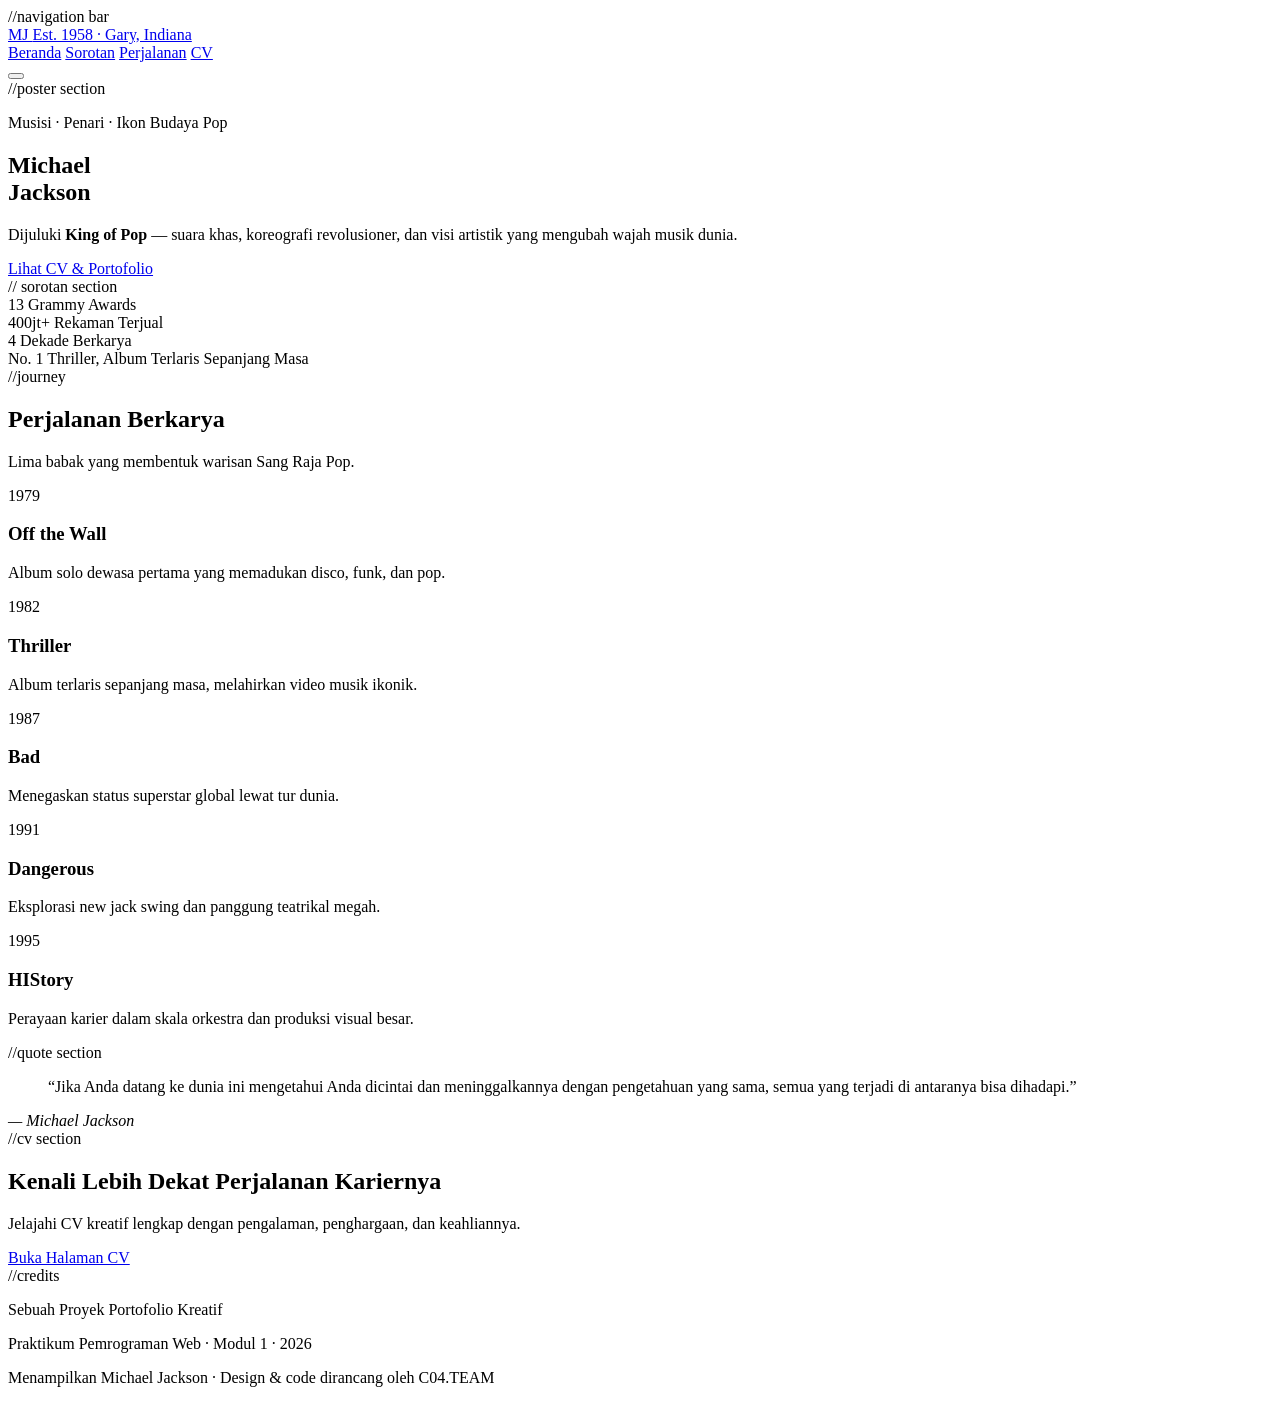
==== index.html @ c4e3adc5 "Rename home.html to index.html" ====
<!doctype html>
<html lang="id">
    <head>
        <meta charset="UTF-8" />
        <meta name="viewport" content="width=device-width, initial-scale=1.0" />
        <title>Michael Jackson — Portfolio</title>
        <link rel="stylesheet" href="home.css" />
    </head>
    <body>
        //navigation bar
        <header class="navbar">
            <a href="home.html" class="logo">
                MJ
                <span class="logo-sub">Est. 1958 &middot; Gary, Indiana</span>
            </a>

            <nav class="nav-links" id="navLinks">
                <a href="#home" class="active">Beranda</a>
                <a href="#sorotan">Sorotan</a>
                <a href="#era">Perjalanan</a>
                <a href="cv.html">CV</a>
            </nav>

            <button class="nav-toggle" id="navToggle" aria-label="Buka menu">
                <span></span><span></span><span></span>
            </button>
        </header>

        //poster section
        <section class="hero" id="home">
            <div class="film-strip film-strip--top" aria-hidden="true"></div>

            <div class="mosaic">
                <div class="tile" data-frame="08"></div>
                <div class="tile" data-frame="07"></div>
                <div class="tile" data-frame="06"></div>
                <div class="tile" data-frame="05"></div>
                <div class="tile" data-frame="04"></div>
                <div class="tile" data-frame="03"></div>

                <div class="mosaic-panel">
                    <p class="panel-kicker">Musisi &middot; Penari &middot; Ikon Budaya Pop</p>
                    <h1 class="panel-title">Michael<br />Jackson</h1>
                    <p class="panel-desc">
                        Dijuluki <strong>King of Pop</strong> — suara khas, koreografi revolusioner, dan visi artistik
                        yang mengubah wajah musik dunia.
                    </p>
                    <a href="cv.html" class="ticket-btn">
                        <span>Lihat CV &amp; Portofolio</span>
                    </a>
                </div>

                <div class="tile" data-frame="02"></div>
                <div class="tile" data-frame="01"></div>
            </div>

            <div class="film-strip film-strip--bottom" aria-hidden="true"></div>
        </section>

        // sorotan section
        <section class="stats" id="sorotan">
            <div class="ticket">
                <span class="ticket-num">13</span>
                <span class="ticket-label">Grammy Awards</span>
            </div>
            <div class="ticket">
                <span class="ticket-num">400jt+</span>
                <span class="ticket-label">Rekaman Terjual</span>
            </div>
            <div class="ticket">
                <span class="ticket-num">4</span>
                <span class="ticket-label">Dekade Berkarya</span>
            </div>
            <div class="ticket">
                <span class="ticket-num">No. 1</span>
                <span class="ticket-label">Thriller, Album Terlaris Sepanjang Masa</span>
            </div>
        </section>

        //journey
        <section class="eras" id="era">
            <div class="section-head">
                <h2>Perjalanan Berkarya</h2>
                <p>Lima babak yang membentuk warisan Sang Raja Pop.</p>
            </div>

            <div class="era-grid">
                <article class="era-card">
                    <div class="era-photo" data-frame="A"></div>
                    <div class="era-body">
                        <span class="era-year">1979</span>
                        <h3>Off the Wall</h3>
                        <p>Album solo dewasa pertama yang memadukan disco, funk, dan pop.</p>
                    </div>
                </article>

                <article class="era-card era-card--accent">
                    <div class="era-photo" data-frame="B"></div>
                    <div class="era-body">
                        <span class="era-year">1982</span>
                        <h3>Thriller</h3>
                        <p>Album terlaris sepanjang masa, melahirkan video musik ikonik.</p>
                    </div>
                </article>

                <article class="era-card">
                    <div class="era-photo" data-frame="C"></div>
                    <div class="era-body">
                        <span class="era-year">1987</span>
                        <h3>Bad</h3>
                        <p>Menegaskan status superstar global lewat tur dunia.</p>
                    </div>
                </article>

                <article class="era-card">
                    <div class="era-photo" data-frame="D"></div>
                    <div class="era-body">
                        <span class="era-year">1991</span>
                        <h3>Dangerous</h3>
                        <p>Eksplorasi new jack swing dan panggung teatrikal megah.</p>
                    </div>
                </article>

                <article class="era-card">
                    <div class="era-photo" data-frame="E"></div>
                    <div class="era-body">
                        <span class="era-year">1995</span>
                        <h3>HIStory</h3>
                        <p>Perayaan karier dalam skala orkestra dan produksi visual besar.</p>
                    </div>
                </article>
            </div>
        </section>

        //quote section
        <section class="quote">
            <div class="marquee">
                <blockquote>
                    &ldquo;Jika Anda datang ke dunia ini mengetahui Anda dicintai dan meninggalkannya dengan pengetahuan
                    yang sama, semua yang terjadi di antaranya bisa dihadapi.&rdquo;
                </blockquote>
                <cite>— Michael Jackson</cite>
            </div>
        </section>

        //cv section
        <section class="cta-banner">
            <h2>Kenali Lebih Dekat Perjalanan Kariernya</h2>
            <p>Jelajahi CV kreatif lengkap dengan pengalaman, penghargaan, dan keahliannya.</p>
            <a href="cv.html" class="ticket-btn ticket-btn--light">
                <span>Buka Halaman CV</span>
            </a>
        </section>

        //credits
        <footer class="footer">
            <p class="credit-line">Sebuah Proyek Portofolio Kreatif</p>
            <p class="credit-line credit-line--muted">Praktikum Pemrograman Web &middot; Modul 1 &middot; 2026</p>
            <p class="credit-line credit-line--muted">
                Menampilkan Michael Jackson &middot; Design &amp; code dirancang oleh C04.TEAM
            </p>
        </footer>

        <script>
            const navToggle = document.getElementById("navToggle");
            const navLinks = document.getElementById("navLinks");
            navToggle.addEventListener("click", () => {
                navLinks.classList.toggle("open");
                navToggle.classList.toggle("open");
            });
        </script>
    </body>
</html>
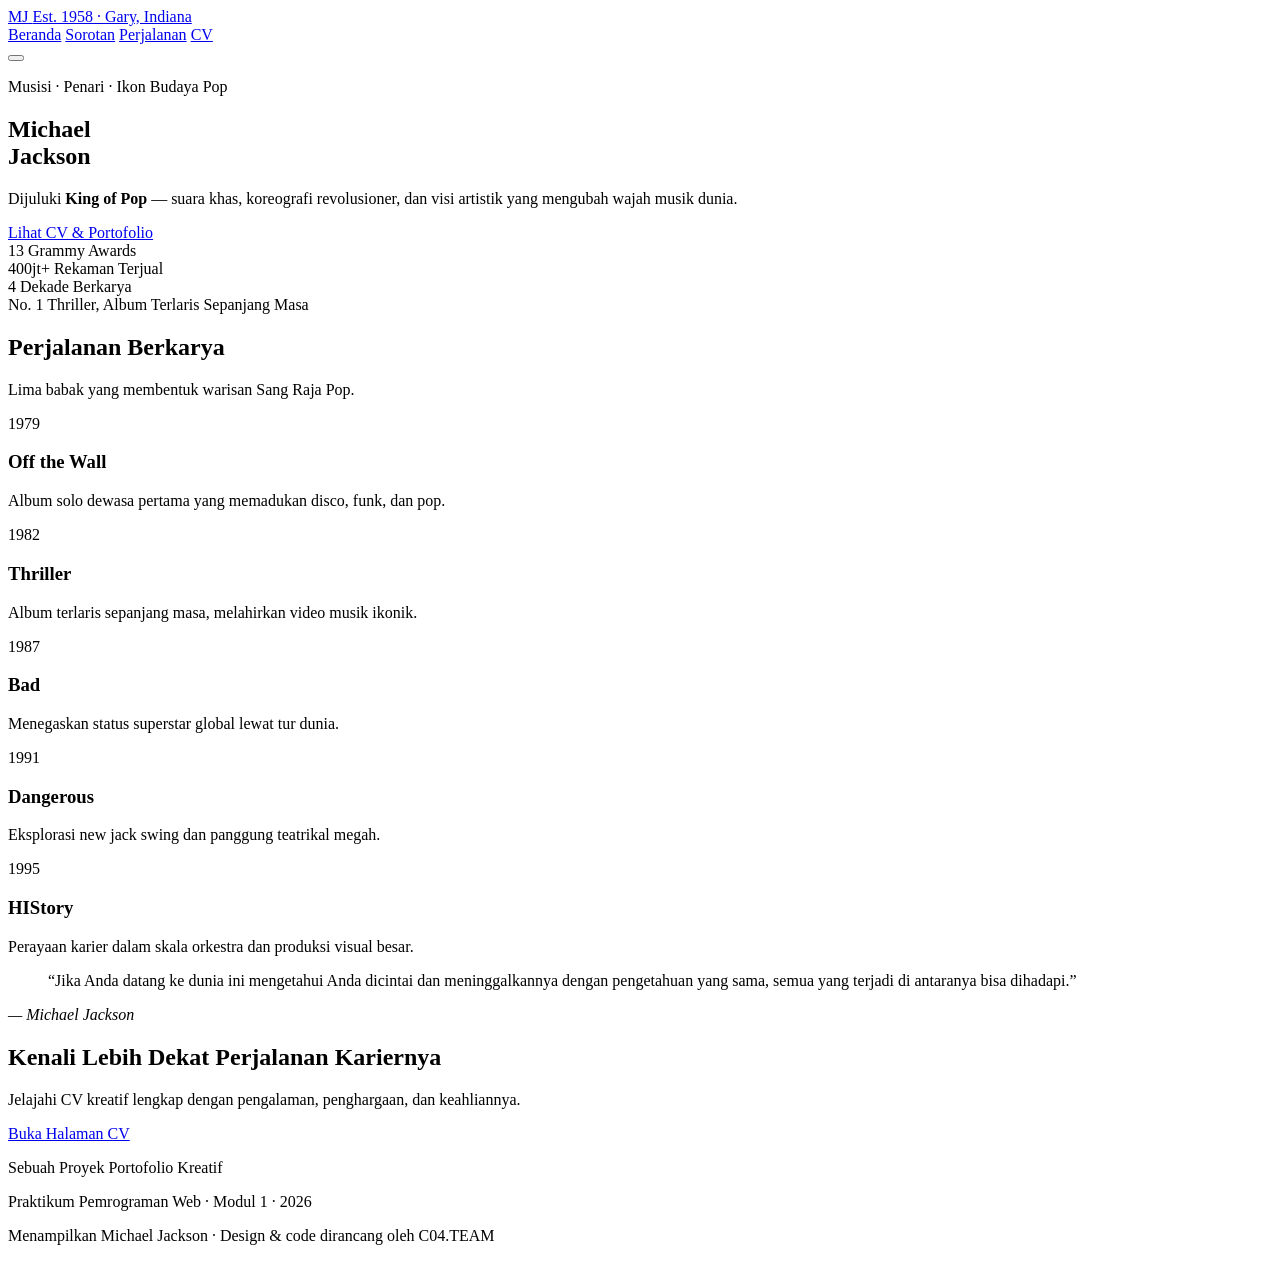
==== commit 5d381653: "Clean up index.html by removing comments Removed commented sections from index.html for cleaner code" ====
--- a/index.html
+++ b/index.html
@@ -7,7 +7,7 @@
         <link rel="stylesheet" href="home.css" />
     </head>
     <body>
-        //navigation bar
+
         <header class="navbar">
             <a href="home.html" class="logo">
                 MJ
@@ -26,7 +26,7 @@
             </button>
         </header>
 
-        //poster section
+
         <section class="hero" id="home">
             <div class="film-strip film-strip--top" aria-hidden="true"></div>
 
@@ -57,7 +57,7 @@
             <div class="film-strip film-strip--bottom" aria-hidden="true"></div>
         </section>
 
-        // sorotan section
+
         <section class="stats" id="sorotan">
             <div class="ticket">
                 <span class="ticket-num">13</span>
@@ -77,7 +77,6 @@
             </div>
         </section>
 
-        //journey
         <section class="eras" id="era">
             <div class="section-head">
                 <h2>Perjalanan Berkarya</h2>
@@ -132,7 +131,7 @@
             </div>
         </section>
 
-        //quote section
+
         <section class="quote">
             <div class="marquee">
                 <blockquote>
@@ -143,7 +142,7 @@
             </div>
         </section>
 
-        //cv section
+
         <section class="cta-banner">
             <h2>Kenali Lebih Dekat Perjalanan Kariernya</h2>
             <p>Jelajahi CV kreatif lengkap dengan pengalaman, penghargaan, dan keahliannya.</p>
@@ -152,7 +151,7 @@
             </a>
         </section>
 
-        //credits
+
         <footer class="footer">
             <p class="credit-line">Sebuah Proyek Portofolio Kreatif</p>
             <p class="credit-line credit-line--muted">Praktikum Pemrograman Web &middot; Modul 1 &middot; 2026</p>
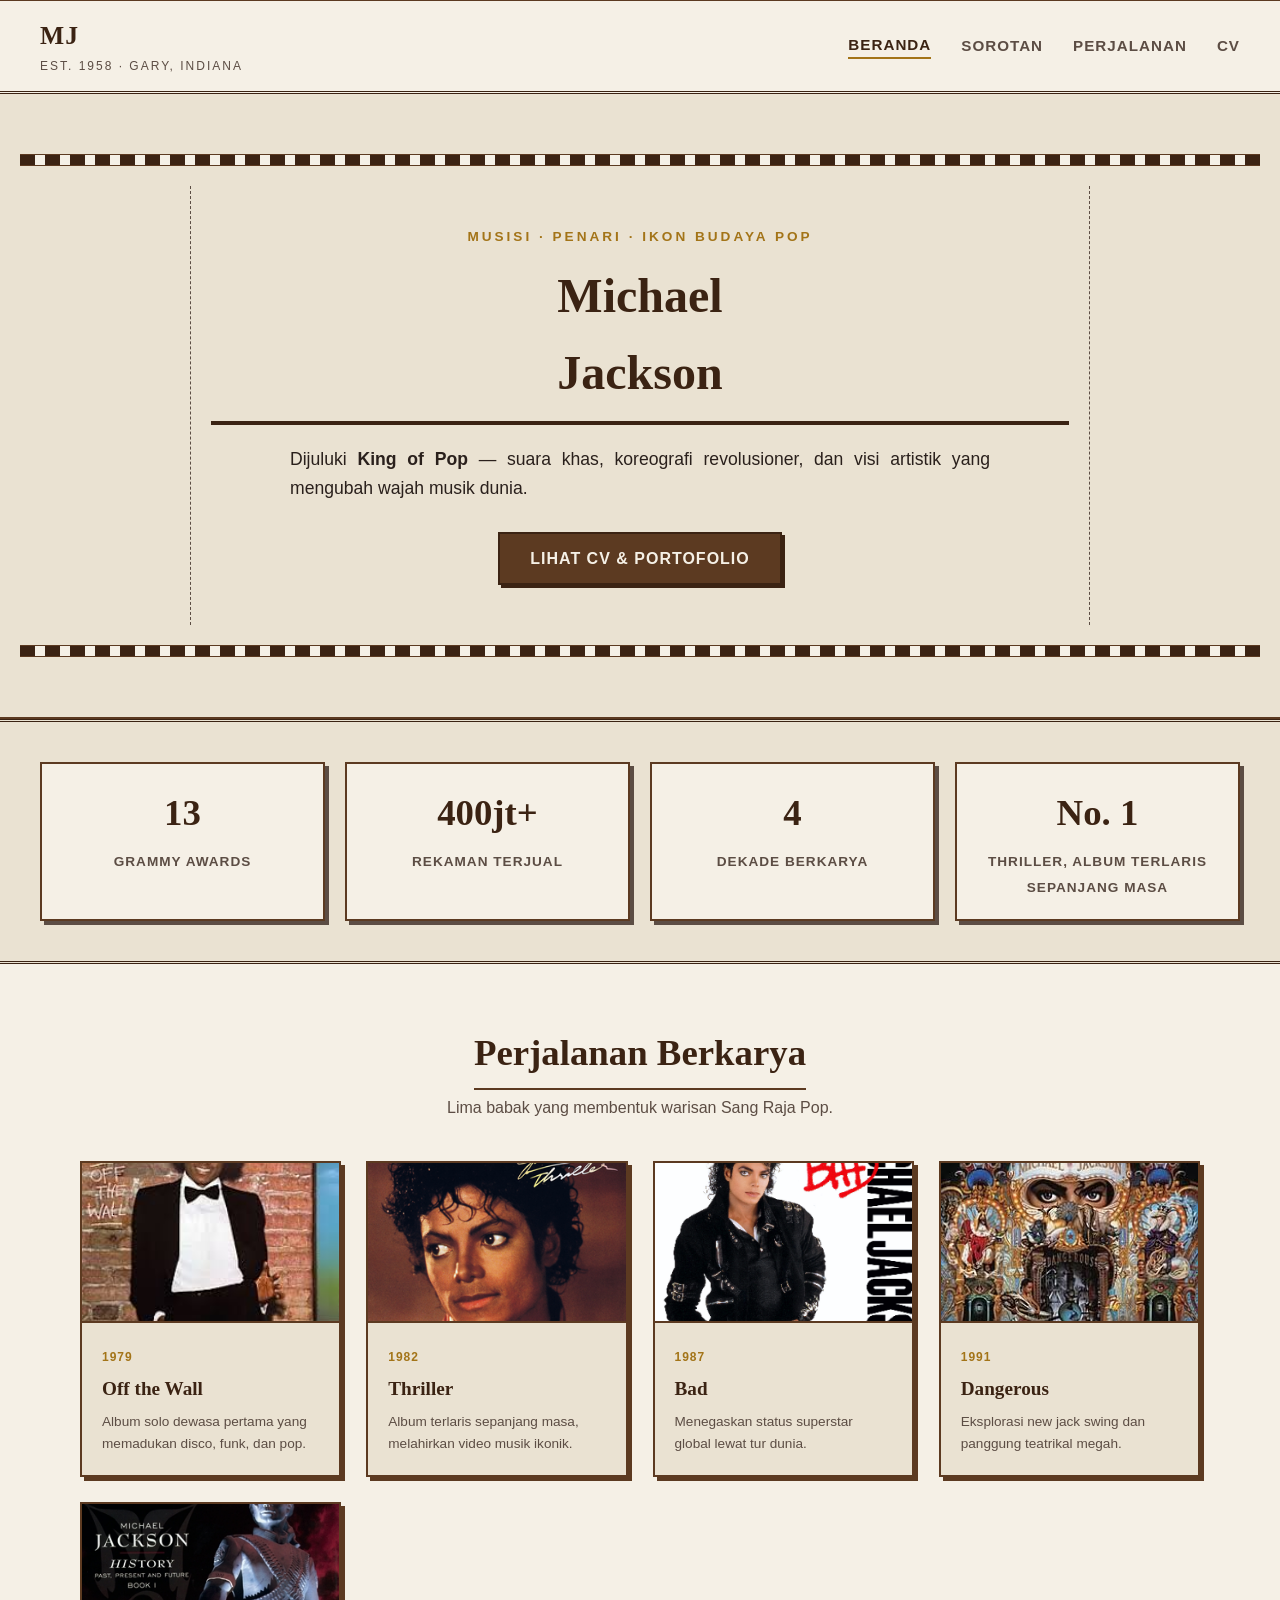
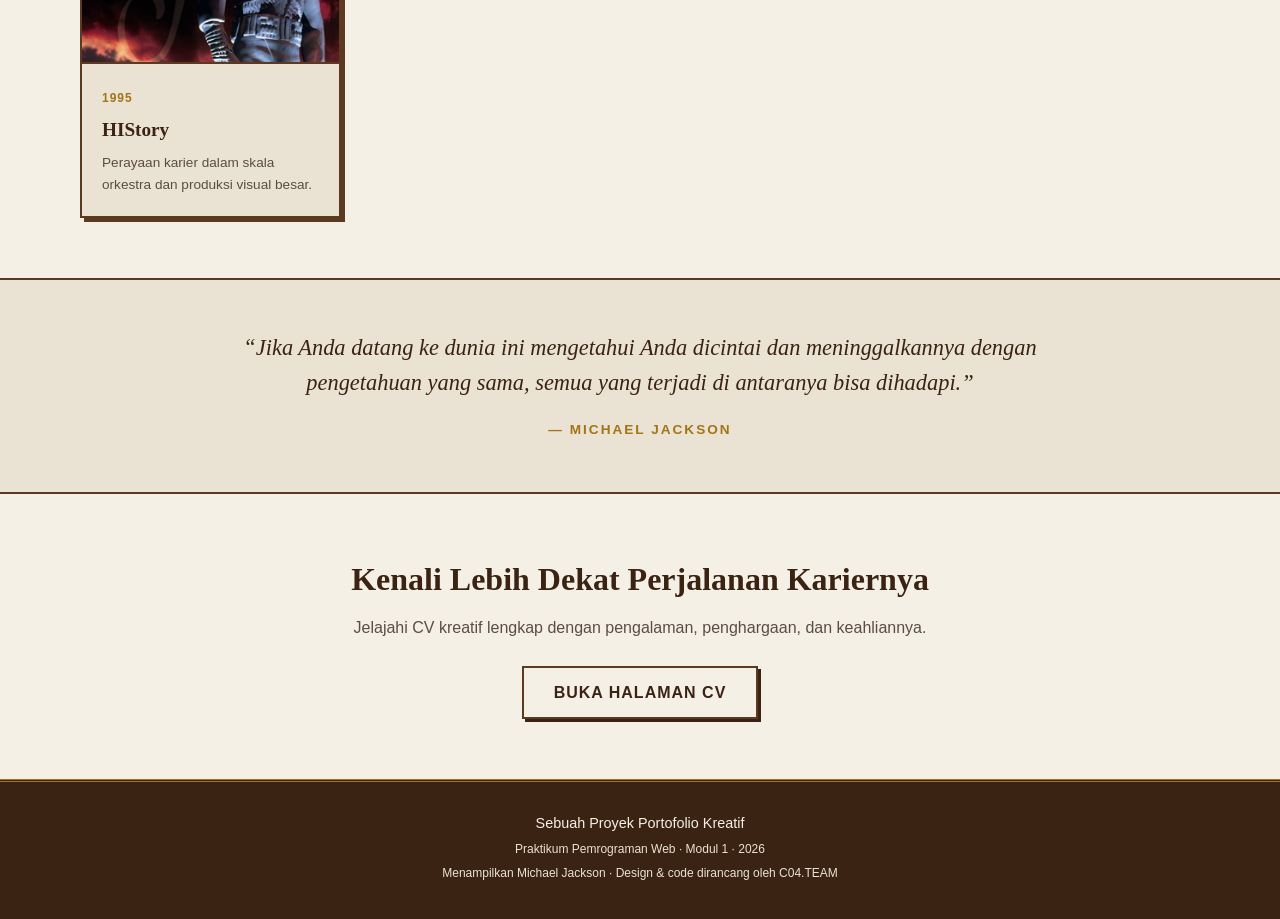
==== commit fcc56bba: "Replace empty era-photo divs with images" ====
--- a/index.html
+++ b/index.html
@@ -85,7 +85,9 @@
 
             <div class="era-grid">
                 <article class="era-card">
-                    <div class="era-photo" data-frame="A"></div>
+                    <div class="era-photo">
+                        <img src="images/wall.jpeg" alt="Off the Wall" style="width:100%; height:100%; object-fit:cover;">
+                    </div>
                     <div class="era-body">
                         <span class="era-year">1979</span>
                         <h3>Off the Wall</h3>
@@ -94,7 +96,9 @@
                 </article>
 
                 <article class="era-card era-card--accent">
-                    <div class="era-photo" data-frame="B"></div>
+                    <div class="era-photo">
+                        <img src="images/thriller.jpg" alt="Thriller" style="width:100%; height:100%; object-fit:cover;">
+                    </div>
                     <div class="era-body">
                         <span class="era-year">1982</span>
                         <h3>Thriller</h3>
@@ -103,7 +107,9 @@
                 </article>
 
                 <article class="era-card">
-                    <div class="era-photo" data-frame="C"></div>
+                    <div class="era-photo">
+                        <img src="images/bad.png" alt="Bad" style="width:100%; height:100%; object-fit:cover;">
+                    </div>
                     <div class="era-body">
                         <span class="era-year">1987</span>
                         <h3>Bad</h3>
@@ -112,7 +118,9 @@
                 </article>
 
                 <article class="era-card">
-                    <div class="era-photo" data-frame="D"></div>
+                    <div class="era-photo">
+                        <img src="images/danger.jpeg" alt="Dangerous" style="width:100%; height:100%; object-fit:cover;">
+                    </div>
                     <div class="era-body">
                         <span class="era-year">1991</span>
                         <h3>Dangerous</h3>
@@ -121,7 +129,9 @@
                 </article>
 
                 <article class="era-card">
-                    <div class="era-photo" data-frame="E"></div>
+                    <div class="era-photo">
+                        <img src="images/history.jpg" alt="HIStory" style="width:100%; height:100%; object-fit:cover;">
+                    </div>
                     <div class="era-body">
                         <span class="era-year">1995</span>
                         <h3>HIStory</h3>
--- a/home.css
+++ b/home.css
@@ -0,0 +1,447 @@
+:root {
+    --bg: #f5f0e6;
+    --bg-alt: #eae2d2;
+    --text-main: #2a201c;
+    --text-muted: #5c4d44;
+    --brown: #5c3a21;
+    --brown-deep: #3b2313;
+    --gold: #a37418;
+}
+
+* {
+    box-sizing: border-box;
+    margin: 0;
+    padding: 0;
+}
+
+body {
+    background-color: var(--bg);
+    color: var(--text-main);
+    font-family: 'Trebuchet MS', sans-serif;
+    line-height: 1.6;
+    background-image: radial-gradient(var(--bg-alt) 15%, transparent 16%);
+    background-size: 4px 4px; 
+}
+
+.navbar {
+    display: flex;
+    justify-content: space-between;
+    align-items: center;
+    padding: 15px 40px;
+    background-color: var(--bg);
+    border-bottom: 3px double var(--brown-deep); 
+    border-top: 1px solid var(--brown);
+    position: sticky;
+    top: 0;
+    z-index: 1000;
+}
+
+.logo {
+    font-family: 'Palatino Linotype', serif;
+    font-size: 1.6rem;
+    font-weight: 800;
+    color: var(--brown-deep);
+    text-decoration: none;
+    display: flex;
+    flex-direction: column;
+    letter-spacing: 1px;
+}
+
+.logo-sub {
+    font-family: 'Trebuchet MS', sans-serif;
+    font-size: 0.75rem;
+    color: var(--text-muted);
+    font-weight: 400;
+    text-transform: uppercase;
+    letter-spacing: 2px;
+}
+
+.nav-links {
+    display: flex;
+    gap: 30px;
+    align-items: center;
+}
+
+.nav-links a {
+    color: var(--text-muted);
+    text-decoration: none;
+    font-weight: 600;
+    font-size: 0.95rem;
+    transition: color 0.2s;
+    text-transform: uppercase;
+    letter-spacing: 1px;
+}
+
+.nav-links a:hover,
+.nav-links a.active {
+    color: var(--brown-deep);
+    border-bottom: 2px solid var(--gold);
+}
+
+.nav-toggle {
+    display: none;
+    background: none;
+    border: none;
+    cursor: pointer;
+    flex-direction: column;
+    gap: 5px;
+}
+
+.nav-toggle span {
+    display: block;
+    width: 25px;
+    height: 3px;
+    background-color: var(--brown-deep);
+}
+
+.hero {
+    padding: 40px 20px;
+    text-align: center;
+    background-color: var(--bg-alt);
+    border-bottom: 2px solid var(--brown);
+}
+
+.film-strip {
+    height: 12px;
+    background: repeating-linear-gradient(90deg, var(--brown-deep), var(--brown-deep) 15px, var(--bg) 15px, var(--bg) 25px);
+    margin: 20px 0;
+    border-top: 1px solid var(--brown);
+    border-bottom: 1px solid var(--brown);
+}
+
+.mosaic {
+    max-width: 900px;
+    margin: 0 auto;
+    padding: 40px 20px;
+    border-left: 1px dashed var(--text-muted);
+    border-right: 1px dashed var(--text-muted);
+}
+
+.mosaic-panel .panel-kicker {
+    font-size: 0.85rem;
+    color: var(--gold);
+    text-transform: uppercase;
+    letter-spacing: 3px;
+    margin-bottom: 10px;
+    font-weight: 700;
+}
+
+.mosaic-panel .panel-title {
+    font-family: 'Palatino Linotype', serif;
+    font-size: 3rem;
+    font-weight: 800;
+    margin-bottom: 20px;
+    color: var(--brown-deep);
+    border-bottom: 4px solid var(--brown-deep);
+    padding-bottom: 10px;
+}
+
+.mosaic-panel .panel-desc {
+    font-size: 1.1rem;
+    color: var(--text-main);
+    max-width: 700px;
+    margin: 0 auto 30px auto;
+    text-align: justify;
+}
+
+.tile[data-frame="01"], .tile[data-frame="02"], .tile[data-frame="03"], 
+.tile[data-frame="04"], .tile[data-frame="05"], .tile[data-frame="06"], 
+.tile[data-frame="07"], .tile[data-frame="08"] {
+    background-image: url('images/michael.jpeg');
+    background-size: cover;
+    background-position: center;
+}
+
+.ticket-btn {
+    display: inline-block;
+    background-color: var(--brown);
+    color: var(--bg);
+    padding: 12px 30px;
+    text-decoration: none;
+    font-weight: 700;
+    border: 2px solid var(--brown-deep);
+    box-shadow: 3px 3px 0px var(--brown-deep);
+    transition: all 0.1s ease;
+    text-transform: uppercase;
+    letter-spacing: 1px;
+}
+
+.ticket-btn:hover {
+    background-color: var(--gold);
+    color: var(--brown-deep);
+    transform: translate(-2px, -2px);
+    box-shadow: 5px 5px 0px var(--brown-deep);
+}
+
+.ticket-btn--light {
+    background-color: var(--bg);
+    color: var(--brown-deep);
+    border: 2px solid var(--brown);
+}
+
+.ticket-btn--light:hover {
+    background-color: var(--bg-alt);
+    color: var(--brown);
+}
+
+.stats {
+    display: grid;
+    grid-template-columns: repeat(auto-fit, minmax(200px, 1fr));
+    gap: 20px;
+    padding: 40px;
+    background-color: var(--bg-alt);
+    border-top: 3px double var(--brown-deep);
+    border-bottom: 3px double var(--brown-deep);
+    text-align: center;
+}
+
+.ticket {
+    padding: 20px;
+    border: 2px solid var(--brown);
+    border-radius: 0px; 
+    background-color: var(--bg);
+    box-shadow: 4px 4px 0px var(--text-muted);
+}
+
+.ticket-num {
+    display: block;
+    font-family: 'Palatino Linotype', serif;
+    font-size: 2.3rem;
+    font-weight: 800;
+    color: var(--brown-deep);
+    margin-bottom: 5px;
+}
+
+.ticket-label {
+    font-size: 0.85rem;
+    color: var(--text-muted);
+    text-transform: uppercase;
+    letter-spacing: 1px;
+    font-weight: 700;
+}
+
+.eras {
+    padding: 60px 40px;
+    max-width: 1200px;
+    margin: 0 auto;
+}
+
+.era-photo[data-frame="A"] {
+    background-image: url('images/wall.jpeg');
+}
+
+.era-photo[data-frame="B"] {
+    background-image: url('images/thriller.jpg');
+}
+
+.era-photo[data-frame="C"] {
+    background-image: url('images/bad.png');
+}
+
+.era-photo[data-frame="D"] {
+    background-image: url('images/danger.jpeg');
+}
+
+.era-photo[data-frame="E"] {
+    background-image: url('images/history.jpg');
+}
+
+.section-head {
+    text-align: center;
+    margin-bottom: 40px;
+}
+
+.section-head h2 {
+    font-family: 'Palatino Linotype', serif;
+    font-size: 2.3rem;
+    color: var(--brown-deep);
+    border-bottom: 2px solid var(--brown);
+    display: inline-block;
+    padding-bottom: 5px;
+}
+
+.section-head p {
+    color: var(--text-muted);
+    margin-top: 5px;
+}
+
+.era-grid {
+    display: grid;
+    grid-template-columns: repeat(auto-fit, minmax(220px, 1fr));
+    gap: 25px;
+}
+
+.era-card {
+    background-color: var(--bg-alt);
+    border: 2px solid var(--brown);
+    border-radius: 0px;
+    overflow: hidden;
+    transition: transform 0.2s;
+    box-shadow: 4px 4px 0px var(--brown);
+}
+
+.era-card:hover {
+    transform: translateY(-3px);
+    box-shadow: 6px 6px 0px var(--brown-deep);
+}
+
+.era-photo {
+    height: 160px;
+    background-color: var(--bg);
+    background-size: cover;
+    background-position: center;
+    border-bottom: 2px solid var(--brown);
+}
+
+.era-body {
+    padding: 20px;
+}
+
+.era-year {
+    font-size: 0.75rem;
+    color: var(--gold);
+    font-weight: 800;
+    text-transform: uppercase;
+    letter-spacing: 1px;
+}
+
+.era-body h3 {
+    font-family: 'Palatino Linotype', serif;
+    font-size: 1.2rem;
+    margin: 6px 0;
+    color: var(--brown-deep);
+}
+
+.era-body p {
+    font-size: 0.85rem;
+    color: var(--text-muted);
+}
+
+.quote {
+    padding: 50px 20px;
+    background-color: var(--bg-alt);
+    text-align: center;
+    border-top: 2px solid var(--brown);
+    border-bottom: 2px solid var(--brown);
+}
+
+.marquee blockquote {
+    font-family: 'Palatino Linotype', serif;
+    font-size: 1.4rem;
+    font-style: italic;
+    max-width: 800px;
+    margin: 0 auto 15px auto;
+    color: var(--brown-deep);
+}
+
+.marquee cite {
+    font-size: 0.85rem;
+    color: var(--gold);
+    font-style: normal;
+    text-transform: uppercase;
+    letter-spacing: 2px;
+    font-weight: 700;
+}
+
+.cta-banner {
+    padding: 60px 20px;
+    text-align: center;
+}
+
+.cta-banner h2 {
+    font-family: 'Palatino Linotype', serif;
+    font-size: 2rem;
+    color: var(--brown-deep);
+    margin-bottom: 10px;
+}
+
+.cta-banner p {
+    color: var(--text-muted);
+    margin-bottom: 25px;
+}
+
+.footer {
+    padding: 30px;
+    text-align: center;
+    background-color: var(--brown-deep);
+    border-top: 3px double var(--gold);
+    color: var(--bg);
+}
+
+.credit-line {
+    font-size: 0.9rem;
+    color: var(--bg);
+    margin-bottom: 5px;
+}
+
+.credit-line--muted {
+    font-size: 0.75rem;
+    color: var(--bg-alt);
+}
+
+table {
+    width: 100%;
+    border-collapse: collapse;
+    border: 2px solid var(--brown);
+    margin: 20px 0;
+    background-color: var(--bg-alt);
+}
+
+th,
+td {
+    border: 1px solid var(--brown);
+    padding: 12px;
+    text-align: left;
+    color: var(--text-main);
+}
+
+th {
+    background-color: var(--brown);
+    color: var(--bg);
+    font-family: 'Palatino Linotype', serif;
+}
+
+form {
+    border: 2px solid var(--brown);
+    padding: 30px;
+    border-radius: 0px;
+    background-color: var(--bg-alt);
+    max-width: 600px;
+    margin: 20px auto;
+    box-shadow: 5px 5px 0px var(--brown);
+}
+
+ol {
+    border: 2px solid var(--brown);
+    padding: 20px 20px 20px 40px;
+    border-radius: 0px;
+    background-color: var(--bg-alt);
+    color: var(--text-main);
+    margin: 20px 0;
+}
+
+@media (max-width: 768px) {
+    .nav-links {
+        display: none;
+        flex-direction: column;
+        position: absolute;
+        top: 70px;
+        left: 0;
+        width: 100%;
+        background-color: var(--bg);
+        padding: 20px;
+        border-bottom: 2px solid var(--brown);
+    }
+
+    .nav-links.open {
+        display: flex;
+    }
+
+    .nav-toggle {
+        display: flex;
+    }
+
+    .mosaic-panel .panel-title {
+        font-size: 2.2rem;
+    }
+}
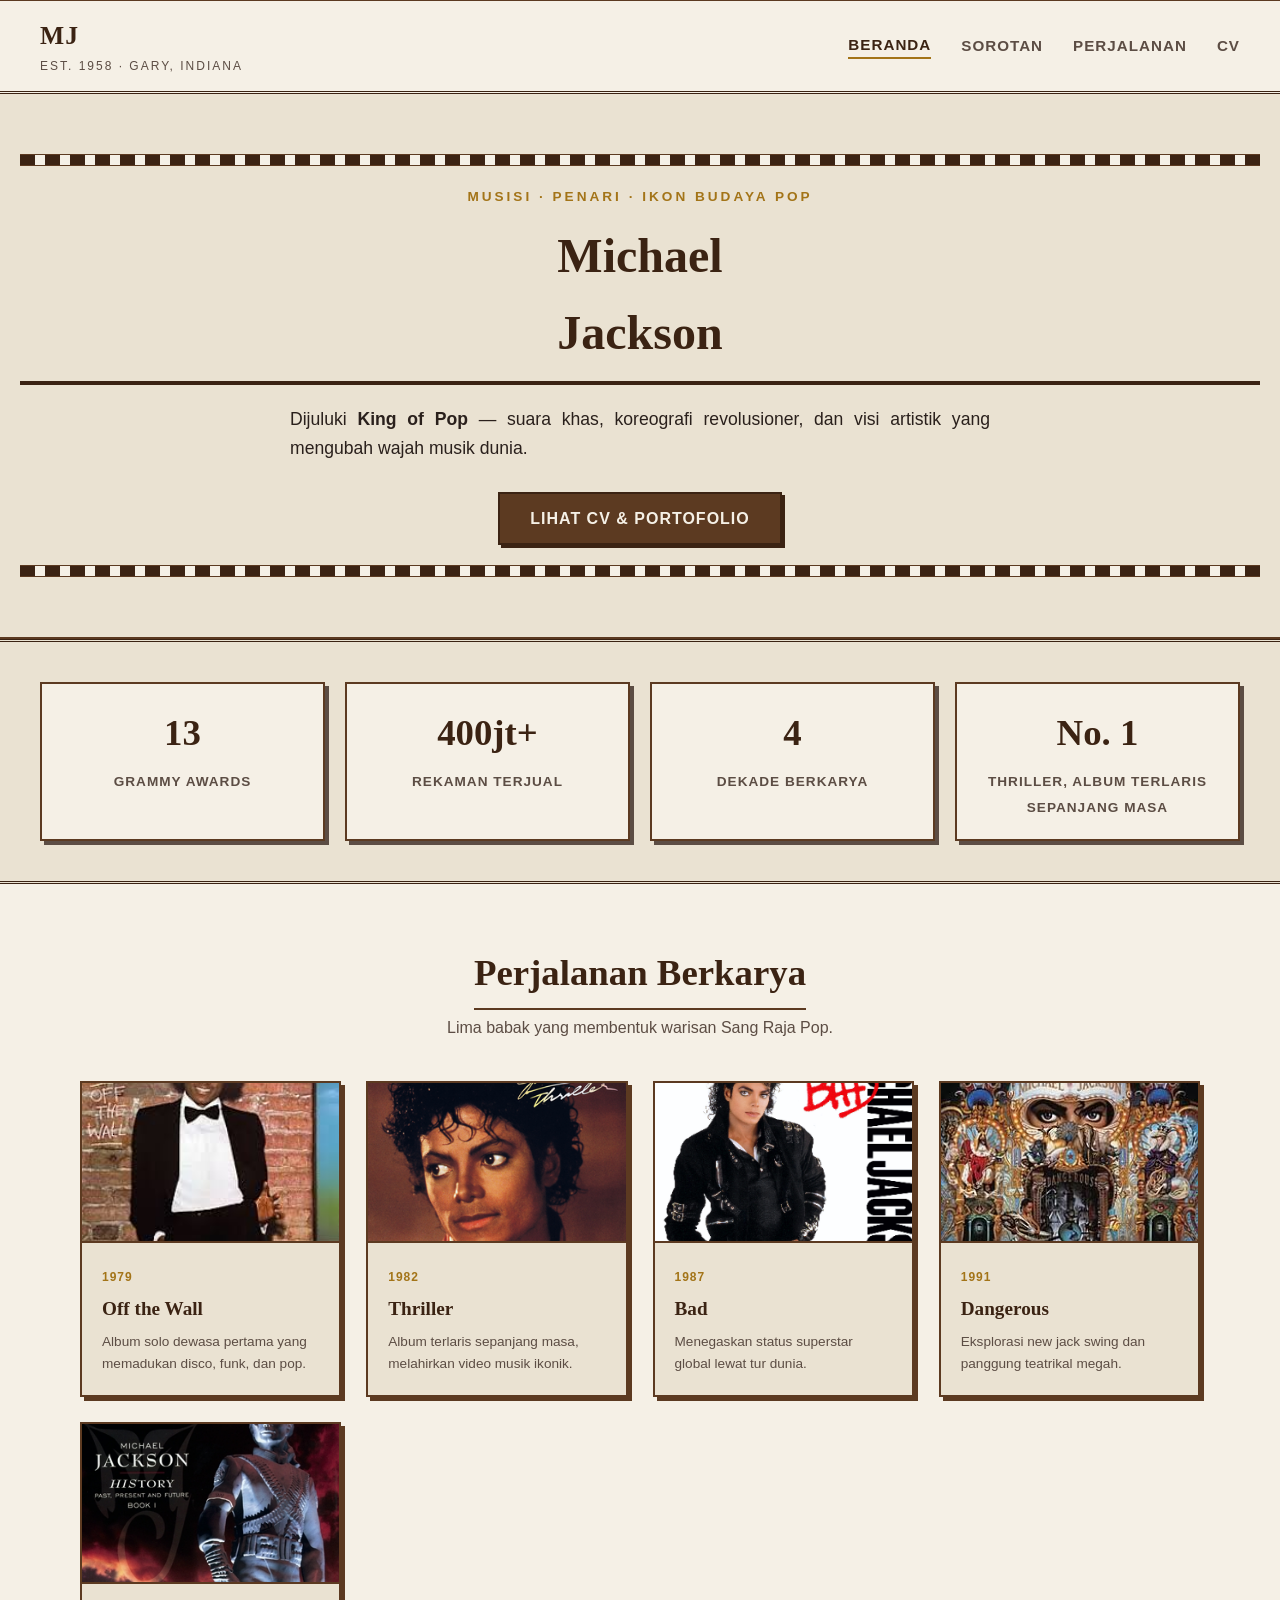
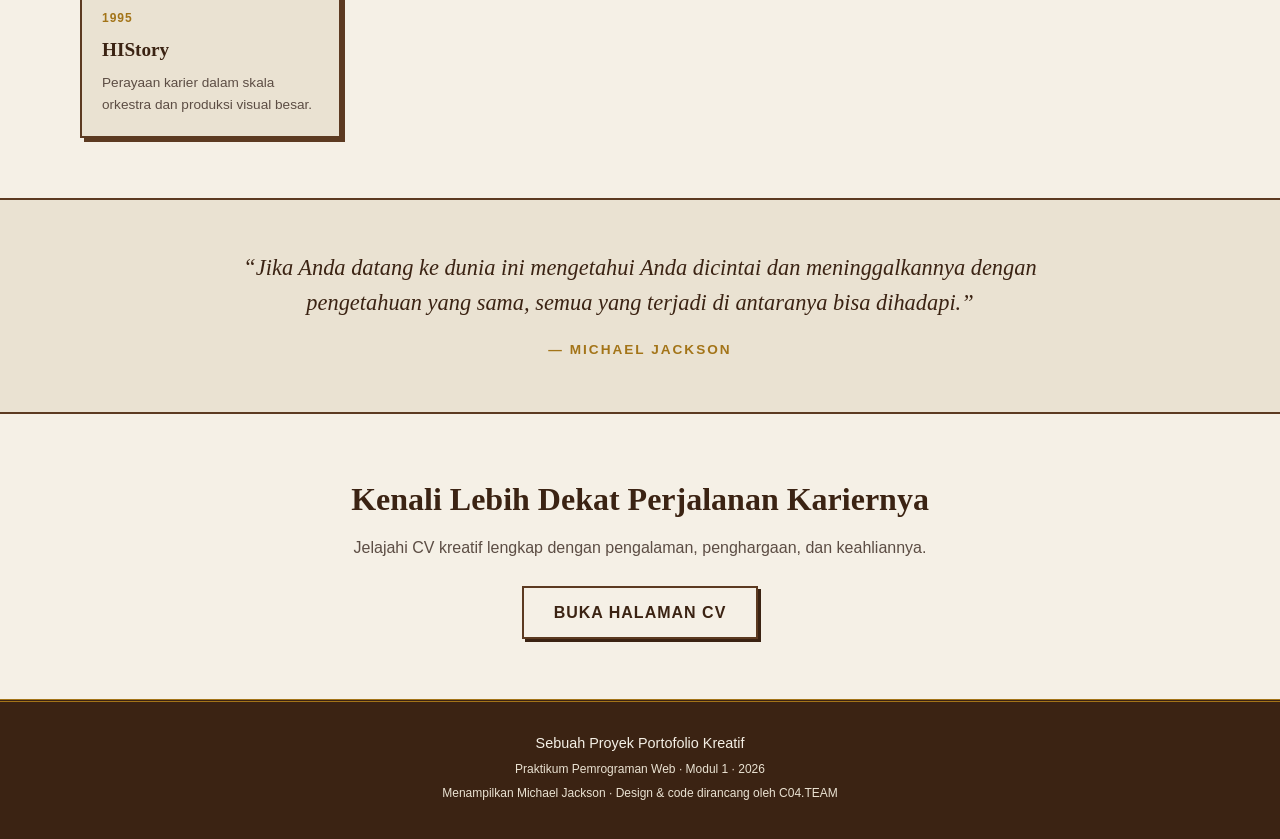
==== commit 4b11deb6: "Update index.html" ====
--- a/index.html
+++ b/index.html
@@ -29,14 +29,6 @@
 
         <section class="hero" id="home">
             <div class="film-strip film-strip--top" aria-hidden="true"></div>
-
-            <div class="mosaic">
-                <div class="tile" data-frame="08"></div>
-                <div class="tile" data-frame="07"></div>
-                <div class="tile" data-frame="06"></div>
-                <div class="tile" data-frame="05"></div>
-                <div class="tile" data-frame="04"></div>
-                <div class="tile" data-frame="03"></div>
 
                 <div class="mosaic-panel">
                     <p class="panel-kicker">Musisi &middot; Penari &middot; Ikon Budaya Pop</p>
--- a/home.css
+++ b/home.css
@@ -1,447 +1,894 @@
-:root {
+ :root{
+
     --bg: #f5f0e6;
+
     --bg-alt: #eae2d2;
+
     --text-main: #2a201c;
+
     --text-muted: #5c4d44;
+
     --brown: #5c3a21;
+
     --brown-deep: #3b2313;
+
     --gold: #a37418;
-}
+
+}
+
+
 
 * {
+
     box-sizing: border-box;
+
     margin: 0;
+
     padding: 0;
-}
+
+}
+
+
 
 body {
+
     background-color: var(--bg);
+
     color: var(--text-main);
+
     font-family: 'Trebuchet MS', sans-serif;
+
     line-height: 1.6;
+
     background-image: radial-gradient(var(--bg-alt) 15%, transparent 16%);
+
     background-size: 4px 4px; 
-}
+
+}
+
+
 
 .navbar {
+
     display: flex;
+
     justify-content: space-between;
+
     align-items: center;
+
     padding: 15px 40px;
+
     background-color: var(--bg);
+
     border-bottom: 3px double var(--brown-deep); 
+
     border-top: 1px solid var(--brown);
+
     position: sticky;
+
     top: 0;
+
     z-index: 1000;
-}
+
+}
+
+
 
 .logo {
+
     font-family: 'Palatino Linotype', serif;
+
     font-size: 1.6rem;
+
     font-weight: 800;
-    color: var(--brown-deep);
+
+    color: var(--brown-deep);
+
     text-decoration: none;
+
     display: flex;
+
     flex-direction: column;
+
     letter-spacing: 1px;
-}
+
+}
+
+
 
 .logo-sub {
+
     font-family: 'Trebuchet MS', sans-serif;
+
     font-size: 0.75rem;
+
     color: var(--text-muted);
+
     font-weight: 400;
+
     text-transform: uppercase;
+
     letter-spacing: 2px;
-}
+
+}
+
+
 
 .nav-links {
+
     display: flex;
+
     gap: 30px;
+
     align-items: center;
-}
+
+}
+
+
 
 .nav-links a {
+
     color: var(--text-muted);
+
     text-decoration: none;
+
     font-weight: 600;
+
     font-size: 0.95rem;
+
     transition: color 0.2s;
+
     text-transform: uppercase;
+
     letter-spacing: 1px;
-}
+
+}
+
+
 
 .nav-links a:hover,
+
 .nav-links a.active {
-    color: var(--brown-deep);
+
+    color: var(--brown-deep);
+
     border-bottom: 2px solid var(--gold);
-}
+
+}
+
+
 
 .nav-toggle {
+
     display: none;
+
     background: none;
+
     border: none;
+
     cursor: pointer;
+
     flex-direction: column;
+
     gap: 5px;
-}
+
+}
+
+
 
 .nav-toggle span {
+
     display: block;
+
     width: 25px;
+
     height: 3px;
+
     background-color: var(--brown-deep);
-}
+
+}
+
+
 
 .hero {
+
     padding: 40px 20px;
+
     text-align: center;
+
     background-color: var(--bg-alt);
+
     border-bottom: 2px solid var(--brown);
-}
+
+}
+
+
 
 .film-strip {
+
     height: 12px;
+
     background: repeating-linear-gradient(90deg, var(--brown-deep), var(--brown-deep) 15px, var(--bg) 15px, var(--bg) 25px);
+
     margin: 20px 0;
+
     border-top: 1px solid var(--brown);
+
     border-bottom: 1px solid var(--brown);
-}
+
+}
+
+
 
 .mosaic {
+
     max-width: 900px;
+
     margin: 0 auto;
+
     padding: 40px 20px;
+
     border-left: 1px dashed var(--text-muted);
+
     border-right: 1px dashed var(--text-muted);
-}
+
+}
+
+
 
 .mosaic-panel .panel-kicker {
+
     font-size: 0.85rem;
+
     color: var(--gold);
+
     text-transform: uppercase;
+
     letter-spacing: 3px;
+
     margin-bottom: 10px;
+
     font-weight: 700;
-}
+
+}
+
+
 
 .mosaic-panel .panel-title {
+
     font-family: 'Palatino Linotype', serif;
+
     font-size: 3rem;
+
     font-weight: 800;
+
     margin-bottom: 20px;
-    color: var(--brown-deep);
+
+    color: var(--brown-deep);
+
     border-bottom: 4px solid var(--brown-deep);
+
     padding-bottom: 10px;
-}
+
+}
+
+
 
 .mosaic-panel .panel-desc {
+
     font-size: 1.1rem;
+
     color: var(--text-main);
+
     max-width: 700px;
+
     margin: 0 auto 30px auto;
+
     text-align: justify;
-}
+
+}
+
+
 
 .tile[data-frame="01"], .tile[data-frame="02"], .tile[data-frame="03"], 
+
 .tile[data-frame="04"], .tile[data-frame="05"], .tile[data-frame="06"], 
+
 .tile[data-frame="07"], .tile[data-frame="08"] {
+
     background-image: url('images/michael.jpeg');
+
     background-size: cover;
+
     background-position: center;
-}
+
+}
+
+
 
 .ticket-btn {
+
     display: inline-block;
+
     background-color: var(--brown);
+
     color: var(--bg);
+
     padding: 12px 30px;
+
     text-decoration: none;
+
     font-weight: 700;
+
     border: 2px solid var(--brown-deep);
+
     box-shadow: 3px 3px 0px var(--brown-deep);
+
     transition: all 0.1s ease;
+
     text-transform: uppercase;
+
     letter-spacing: 1px;
-}
+
+}
+
+
 
 .ticket-btn:hover {
+
     background-color: var(--gold);
-    color: var(--brown-deep);
+
+    color: var(--brown-deep);
+
     transform: translate(-2px, -2px);
+
     box-shadow: 5px 5px 0px var(--brown-deep);
-}
+
+}
+
+
 
 .ticket-btn--light {
+
     background-color: var(--bg);
-    color: var(--brown-deep);
+
+    color: var(--brown-deep);
+
     border: 2px solid var(--brown);
-}
+
+}
+
+
 
 .ticket-btn--light:hover {
+
     background-color: var(--bg-alt);
+
     color: var(--brown);
-}
+
+}
+
+
 
 .stats {
+
     display: grid;
+
     grid-template-columns: repeat(auto-fit, minmax(200px, 1fr));
+
     gap: 20px;
+
     padding: 40px;
+
     background-color: var(--bg-alt);
+
     border-top: 3px double var(--brown-deep);
+
     border-bottom: 3px double var(--brown-deep);
+
     text-align: center;
-}
+
+}
+
+
 
 .ticket {
+
     padding: 20px;
+
     border: 2px solid var(--brown);
+
     border-radius: 0px; 
+
     background-color: var(--bg);
+
     box-shadow: 4px 4px 0px var(--text-muted);
-}
+
+}
+
+
 
 .ticket-num {
+
     display: block;
+
     font-family: 'Palatino Linotype', serif;
+
     font-size: 2.3rem;
+
     font-weight: 800;
-    color: var(--brown-deep);
+
+    color: var(--brown-deep);
+
     margin-bottom: 5px;
-}
+
+}
+
+
 
 .ticket-label {
+
     font-size: 0.85rem;
+
     color: var(--text-muted);
+
     text-transform: uppercase;
+
     letter-spacing: 1px;
+
     font-weight: 700;
-}
+
+}
+
+
 
 .eras {
+
     padding: 60px 40px;
+
     max-width: 1200px;
+
     margin: 0 auto;
-}
+
+}
+
+
 
 .era-photo[data-frame="A"] {
+
     background-image: url('images/wall.jpeg');
-}
+
+}
+
+
 
 .era-photo[data-frame="B"] {
+
     background-image: url('images/thriller.jpg');
-}
+
+}
+
+
 
 .era-photo[data-frame="C"] {
+
     background-image: url('images/bad.png');
-}
+
+}
+
+
 
 .era-photo[data-frame="D"] {
+
     background-image: url('images/danger.jpeg');
-}
+
+}
+
+
 
 .era-photo[data-frame="E"] {
+
     background-image: url('images/history.jpg');
-}
+
+}
+
+
 
 .section-head {
+
     text-align: center;
+
     margin-bottom: 40px;
-}
+
+}
+
+
 
 .section-head h2 {
+
     font-family: 'Palatino Linotype', serif;
+
     font-size: 2.3rem;
-    color: var(--brown-deep);
+
+    color: var(--brown-deep);
+
     border-bottom: 2px solid var(--brown);
+
     display: inline-block;
+
     padding-bottom: 5px;
-}
+
+}
+
+
 
 .section-head p {
+
     color: var(--text-muted);
+
     margin-top: 5px;
-}
+
+}
+
+
 
 .era-grid {
+
     display: grid;
+
     grid-template-columns: repeat(auto-fit, minmax(220px, 1fr));
+
     gap: 25px;
-}
+
+}
+
+
 
 .era-card {
+
     background-color: var(--bg-alt);
+
     border: 2px solid var(--brown);
+
     border-radius: 0px;
+
     overflow: hidden;
+
     transition: transform 0.2s;
+
     box-shadow: 4px 4px 0px var(--brown);
-}
+
+}
+
+
 
 .era-card:hover {
+
     transform: translateY(-3px);
+
     box-shadow: 6px 6px 0px var(--brown-deep);
-}
+
+}
+
+
 
 .era-photo {
+
     height: 160px;
+
     background-color: var(--bg);
+
     background-size: cover;
+
     background-position: center;
+
     border-bottom: 2px solid var(--brown);
-}
+
+}
+
+
 
 .era-body {
+
     padding: 20px;
-}
+
+}
+
+
 
 .era-year {
+
     font-size: 0.75rem;
+
     color: var(--gold);
+
     font-weight: 800;
+
     text-transform: uppercase;
+
     letter-spacing: 1px;
-}
+
+}
+
+
 
 .era-body h3 {
+
     font-family: 'Palatino Linotype', serif;
+
     font-size: 1.2rem;
+
     margin: 6px 0;
-    color: var(--brown-deep);
-}
+
+    color: var(--brown-deep);
+
+}
+
+
 
 .era-body p {
+
     font-size: 0.85rem;
+
     color: var(--text-muted);
-}
+
+}
+
+
 
 .quote {
+
     padding: 50px 20px;
+
     background-color: var(--bg-alt);
+
     text-align: center;
+
     border-top: 2px solid var(--brown);
+
     border-bottom: 2px solid var(--brown);
-}
+
+}
+
+
 
 .marquee blockquote {
+
     font-family: 'Palatino Linotype', serif;
+
     font-size: 1.4rem;
+
     font-style: italic;
+
     max-width: 800px;
+
     margin: 0 auto 15px auto;
-    color: var(--brown-deep);
-}
+
+    color: var(--brown-deep);
+
+}
+
+
 
 .marquee cite {
+
     font-size: 0.85rem;
+
     color: var(--gold);
+
     font-style: normal;
+
     text-transform: uppercase;
+
     letter-spacing: 2px;
+
     font-weight: 700;
-}
+
+}
+
+
 
 .cta-banner {
+
     padding: 60px 20px;
+
     text-align: center;
-}
+
+}
+
+
 
 .cta-banner h2 {
+
     font-family: 'Palatino Linotype', serif;
+
     font-size: 2rem;
-    color: var(--brown-deep);
+
+    color: var(--brown-deep);
+
     margin-bottom: 10px;
-}
+
+}
+
+
 
 .cta-banner p {
+
     color: var(--text-muted);
+
     margin-bottom: 25px;
-}
+
+}
+
+
 
 .footer {
+
     padding: 30px;
+
     text-align: center;
+
     background-color: var(--brown-deep);
+
     border-top: 3px double var(--gold);
+
     color: var(--bg);
-}
+
+}
+
+
 
 .credit-line {
+
     font-size: 0.9rem;
+
     color: var(--bg);
+
     margin-bottom: 5px;
-}
+
+}
+
+
 
 .credit-line--muted {
+
     font-size: 0.75rem;
+
     color: var(--bg-alt);
-}
+
+}
+
+
 
 table {
+
     width: 100%;
+
     border-collapse: collapse;
+
     border: 2px solid var(--brown);
+
     margin: 20px 0;
+
     background-color: var(--bg-alt);
-}
+
+}
+
+
 
 th,
+
 td {
+
     border: 1px solid var(--brown);
+
     padding: 12px;
+
     text-align: left;
+
     color: var(--text-main);
-}
+
+}
+
+
 
 th {
+
     background-color: var(--brown);
+
     color: var(--bg);
+
     font-family: 'Palatino Linotype', serif;
-}
+
+}
+
+
 
 form {
+
     border: 2px solid var(--brown);
+
     padding: 30px;
+
     border-radius: 0px;
+
     background-color: var(--bg-alt);
+
     max-width: 600px;
+
     margin: 20px auto;
+
     box-shadow: 5px 5px 0px var(--brown);
-}
+
+}
+
+
 
 ol {
+
     border: 2px solid var(--brown);
+
     padding: 20px 20px 20px 40px;
+
     border-radius: 0px;
+
     background-color: var(--bg-alt);
+
     color: var(--text-main);
+
     margin: 20px 0;
-}
+
+}
+
+
 
 @media (max-width: 768px) {
+
     .nav-links {
+
         display: none;
+
         flex-direction: column;
+
         position: absolute;
+
         top: 70px;
+
         left: 0;
+
         width: 100%;
+
         background-color: var(--bg);
+
         padding: 20px;
+
         border-bottom: 2px solid var(--brown);
+
     }
 
+
+
     .nav-links.open {
+
         display: flex;
+
     }
 
+
+
     .nav-toggle {
+
         display: flex;
+
     }
 
+
+
     .mosaic-panel .panel-title {
+
         font-size: 2.2rem;
+
     }
-}
+
+} 
+
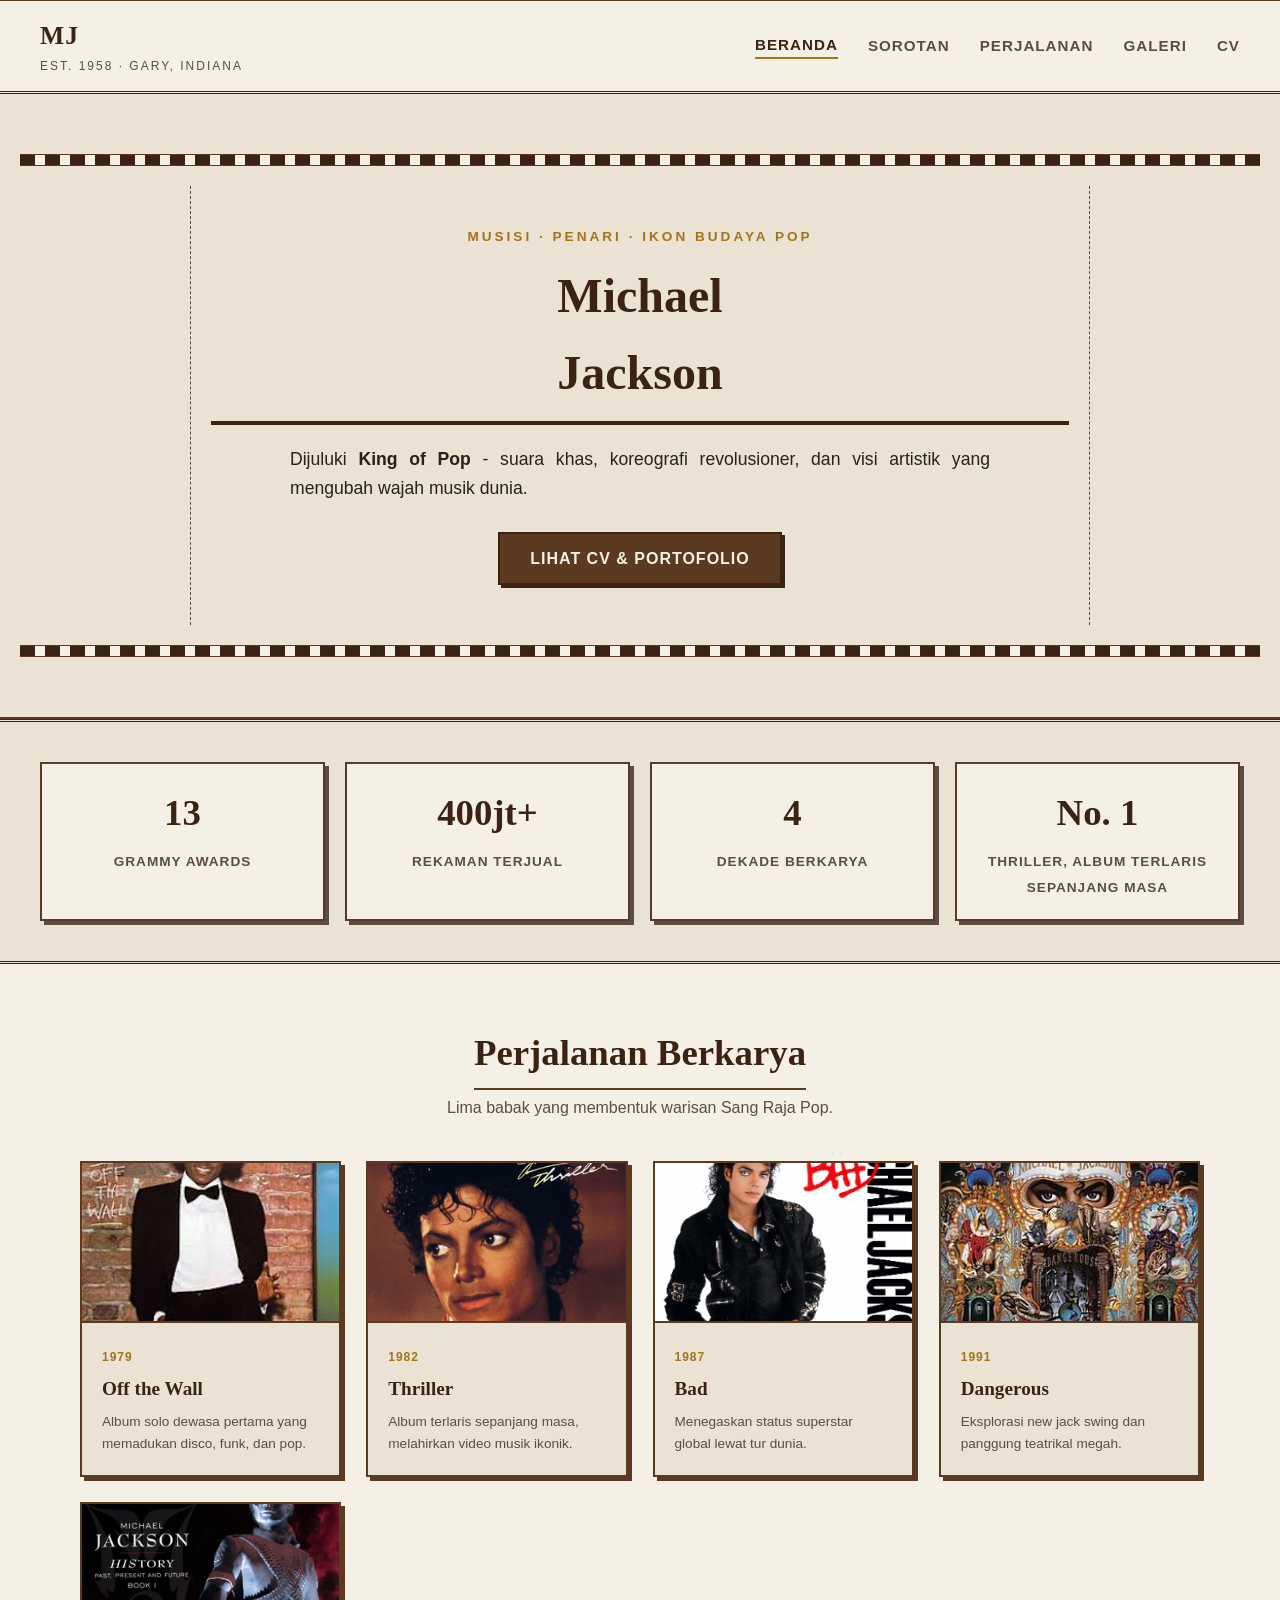
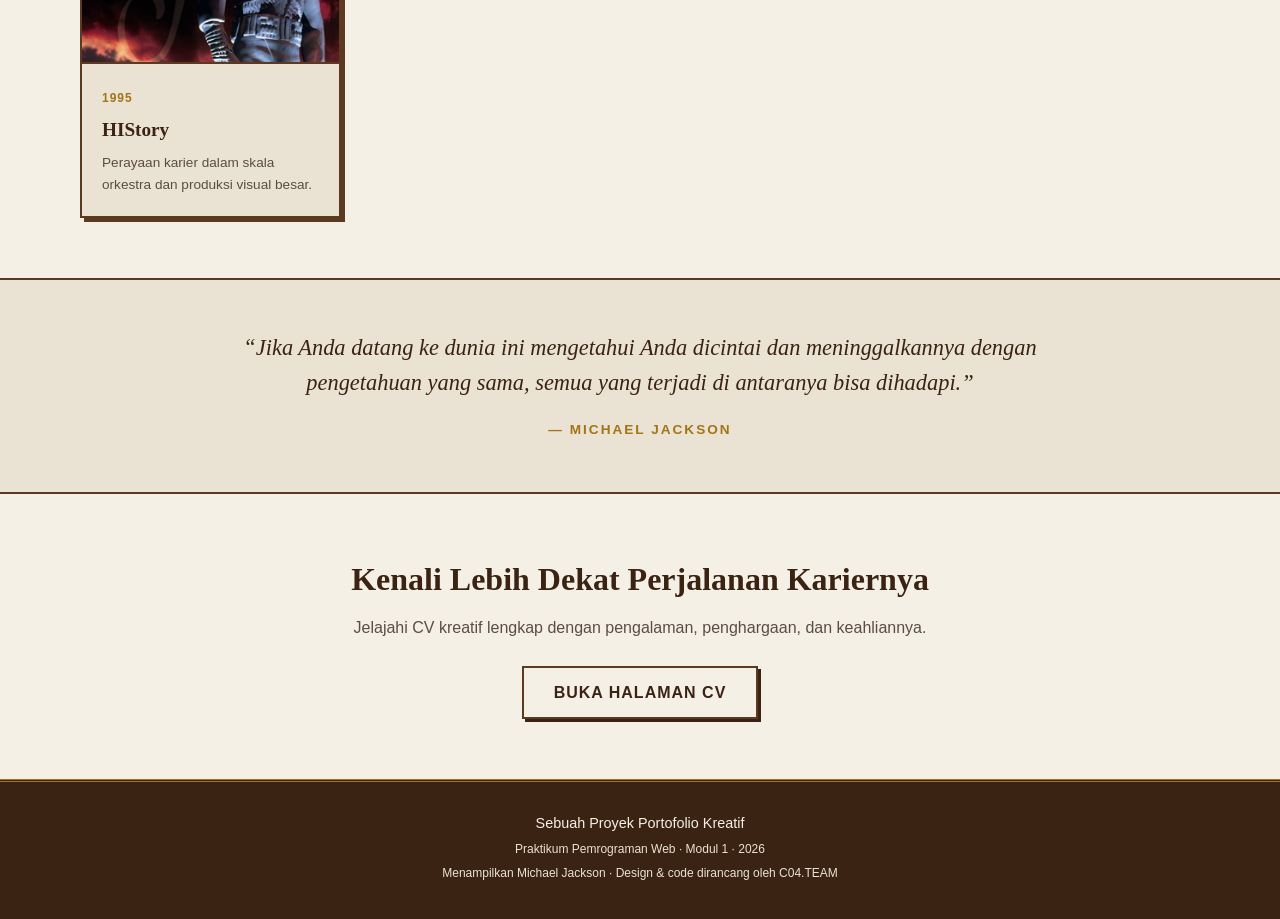
==== commit 84a22554: "fix bug" ====
--- a/index.html
+++ b/index.html
@@ -7,9 +7,8 @@
         <link rel="stylesheet" href="home.css" />
     </head>
     <body>
-
         <header class="navbar">
-            <a href="home.html" class="logo">
+            <a href="index.html" class="logo">
                 MJ
                 <span class="logo-sub">Est. 1958 &middot; Gary, Indiana</span>
             </a>
@@ -18,6 +17,7 @@
                 <a href="#home" class="active">Beranda</a>
                 <a href="#sorotan">Sorotan</a>
                 <a href="#era">Perjalanan</a>
+                <a href="gallery.html">Galeri</a>
                 <a href="cv.html">CV</a>
             </nav>
 
@@ -26,15 +26,22 @@
             </button>
         </header>
 
-
         <section class="hero" id="home">
             <div class="film-strip film-strip--top" aria-hidden="true"></div>
+
+            <div class="mosaic">
+                <div class="tile" data-frame="08"></div>
+                <div class="tile" data-frame="07"></div>
+                <div class="tile" data-frame="06"></div>
+                <div class="tile" data-frame="05"></div>
+                <div class="tile" data-frame="04"></div>
+                <div class="tile" data-frame="03"></div>
 
                 <div class="mosaic-panel">
                     <p class="panel-kicker">Musisi &middot; Penari &middot; Ikon Budaya Pop</p>
                     <h1 class="panel-title">Michael<br />Jackson</h1>
                     <p class="panel-desc">
-                        Dijuluki <strong>King of Pop</strong> — suara khas, koreografi revolusioner, dan visi artistik
+                        Dijuluki <strong>King of Pop</strong> - suara khas, koreografi revolusioner, dan visi artistik
                         yang mengubah wajah musik dunia.
                     </p>
                     <a href="cv.html" class="ticket-btn">
@@ -48,7 +55,6 @@
 
             <div class="film-strip film-strip--bottom" aria-hidden="true"></div>
         </section>
-
 
         <section class="stats" id="sorotan">
             <div class="ticket">
@@ -78,7 +84,11 @@
             <div class="era-grid">
                 <article class="era-card">
                     <div class="era-photo">
-                        <img src="images/wall.jpeg" alt="Off the Wall" style="width:100%; height:100%; object-fit:cover;">
+                        <img
+                            src="images/wall.jpeg"
+                            alt="Off the Wall"
+                            style="width: 100%; height: 100%; object-fit: cover"
+                        />
                     </div>
                     <div class="era-body">
                         <span class="era-year">1979</span>
@@ -89,7 +99,11 @@
 
                 <article class="era-card era-card--accent">
                     <div class="era-photo">
-                        <img src="images/thriller.jpg" alt="Thriller" style="width:100%; height:100%; object-fit:cover;">
+                        <img
+                            src="images/thriller.jpg"
+                            alt="Thriller"
+                            style="width: 100%; height: 100%; object-fit: cover"
+                        />
                     </div>
                     <div class="era-body">
                         <span class="era-year">1982</span>
@@ -100,7 +114,7 @@
 
                 <article class="era-card">
                     <div class="era-photo">
-                        <img src="images/bad.png" alt="Bad" style="width:100%; height:100%; object-fit:cover;">
+                        <img src="images/bad.png" alt="Bad" style="width: 100%; height: 100%; object-fit: cover" />
                     </div>
                     <div class="era-body">
                         <span class="era-year">1987</span>
@@ -111,7 +125,11 @@
 
                 <article class="era-card">
                     <div class="era-photo">
-                        <img src="images/danger.jpeg" alt="Dangerous" style="width:100%; height:100%; object-fit:cover;">
+                        <img
+                            src="images/danger.jpeg"
+                            alt="Dangerous"
+                            style="width: 100%; height: 100%; object-fit: cover"
+                        />
                     </div>
                     <div class="era-body">
                         <span class="era-year">1991</span>
@@ -122,7 +140,11 @@
 
                 <article class="era-card">
                     <div class="era-photo">
-                        <img src="images/history.jpg" alt="HIStory" style="width:100%; height:100%; object-fit:cover;">
+                        <img
+                            src="images/history.jpg"
+                            alt="HIStory"
+                            style="width: 100%; height: 100%; object-fit: cover"
+                        />
                     </div>
                     <div class="era-body">
                         <span class="era-year">1995</span>
@@ -132,7 +154,6 @@
                 </article>
             </div>
         </section>
-
 
         <section class="quote">
             <div class="marquee">
@@ -144,7 +165,6 @@
             </div>
         </section>
 
-
         <section class="cta-banner">
             <h2>Kenali Lebih Dekat Perjalanan Kariernya</h2>
             <p>Jelajahi CV kreatif lengkap dengan pengalaman, penghargaan, dan keahliannya.</p>
@@ -152,7 +172,6 @@
                 <span>Buka Halaman CV</span>
             </a>
         </section>
-
 
         <footer class="footer">
             <p class="credit-line">Sebuah Proyek Portofolio Kreatif</p>
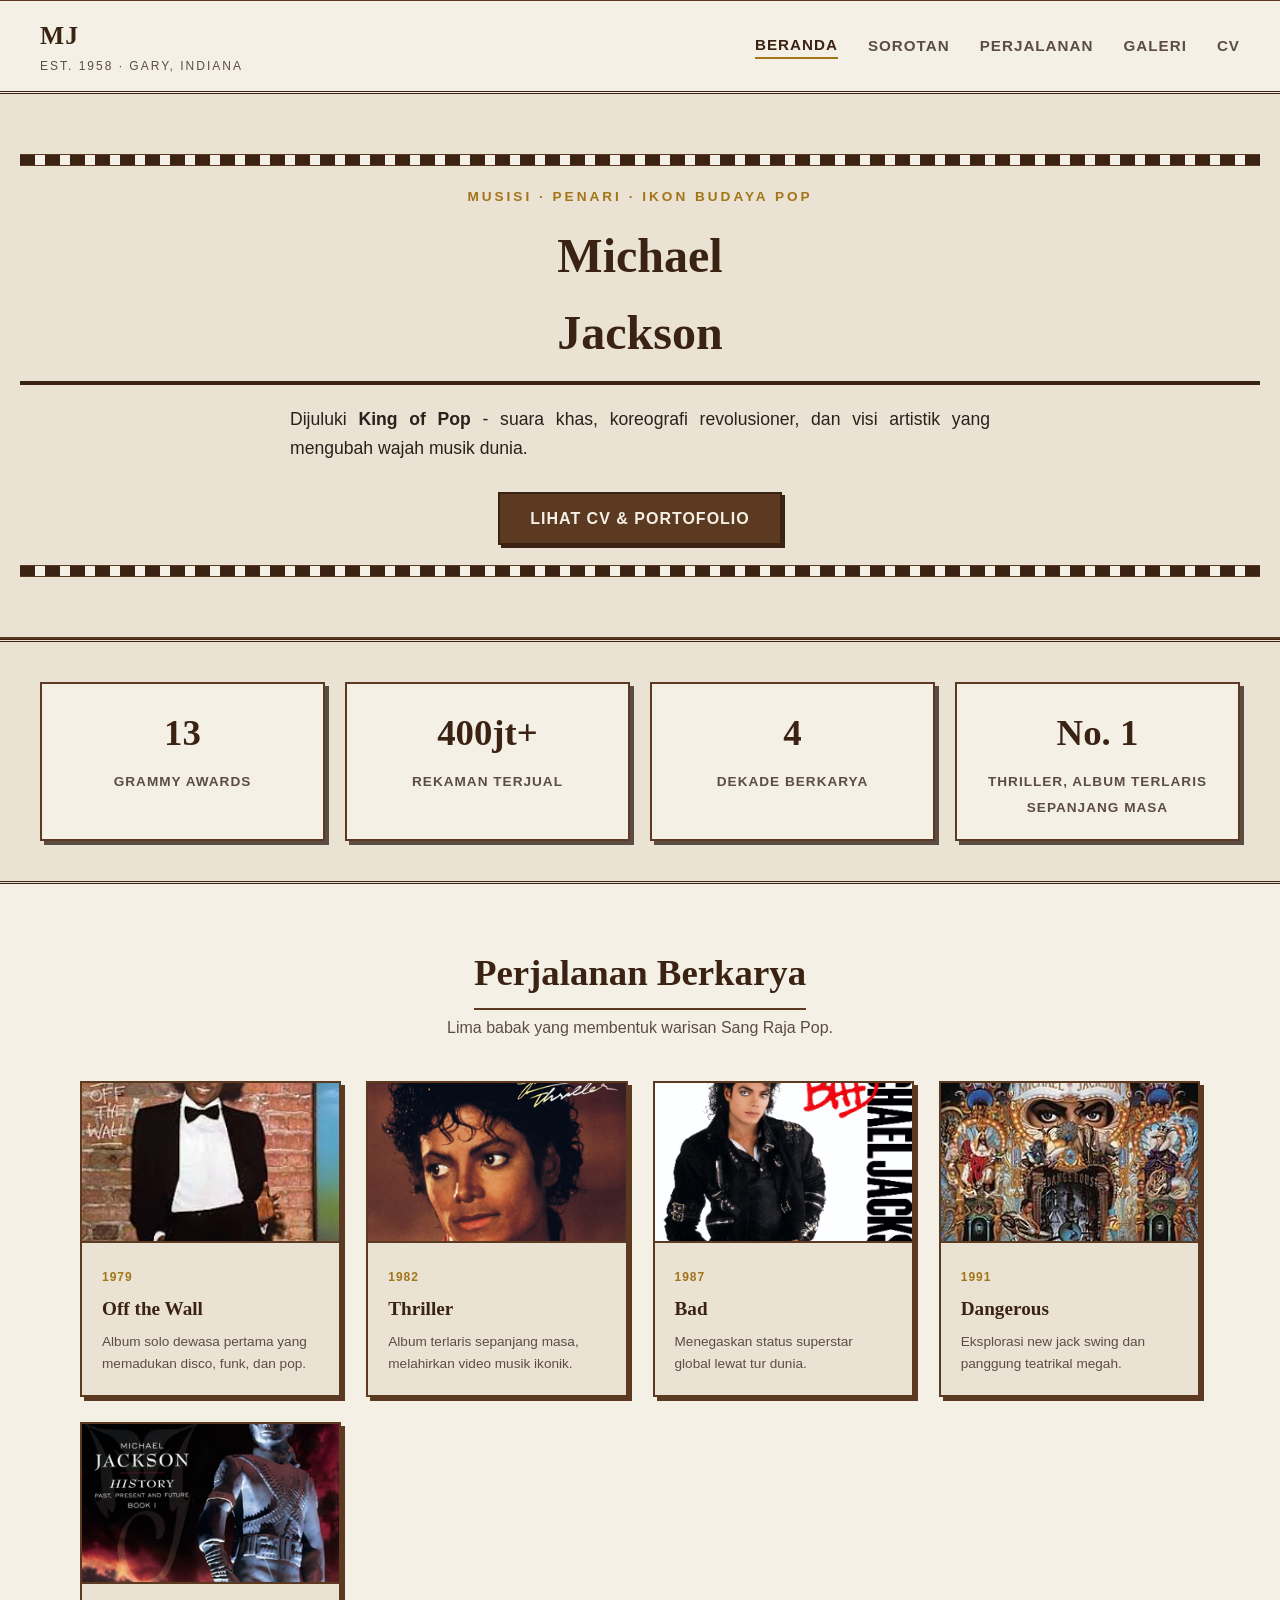
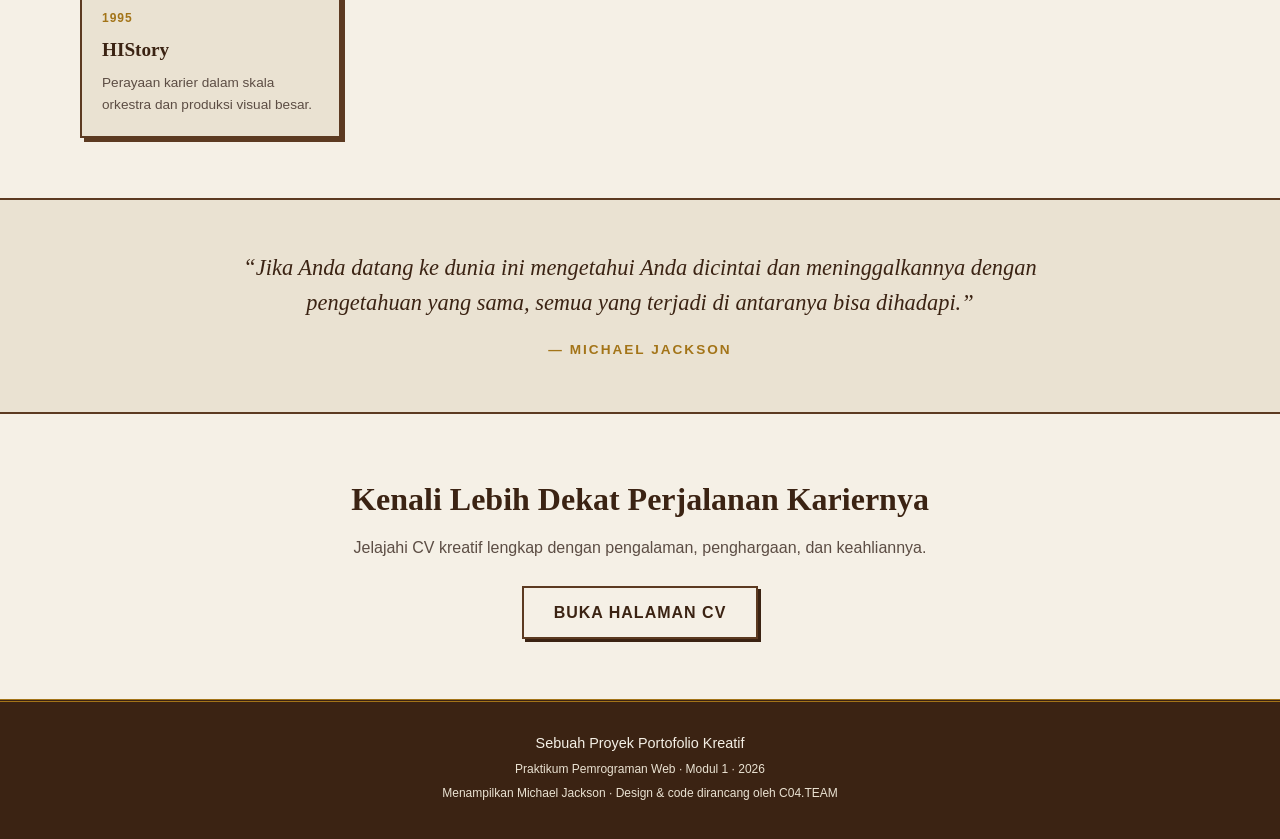
==== commit 1a5dfb53: "Merge branch 'main' of github.com:C04-PEMWEB-IT/pweb-html_css-c04-2026" ====
--- a/index.html
+++ b/index.html
@@ -28,14 +28,6 @@
 
         <section class="hero" id="home">
             <div class="film-strip film-strip--top" aria-hidden="true"></div>
-
-            <div class="mosaic">
-                <div class="tile" data-frame="08"></div>
-                <div class="tile" data-frame="07"></div>
-                <div class="tile" data-frame="06"></div>
-                <div class="tile" data-frame="05"></div>
-                <div class="tile" data-frame="04"></div>
-                <div class="tile" data-frame="03"></div>
 
                 <div class="mosaic-panel">
                     <p class="panel-kicker">Musisi &middot; Penari &middot; Ikon Budaya Pop</p>
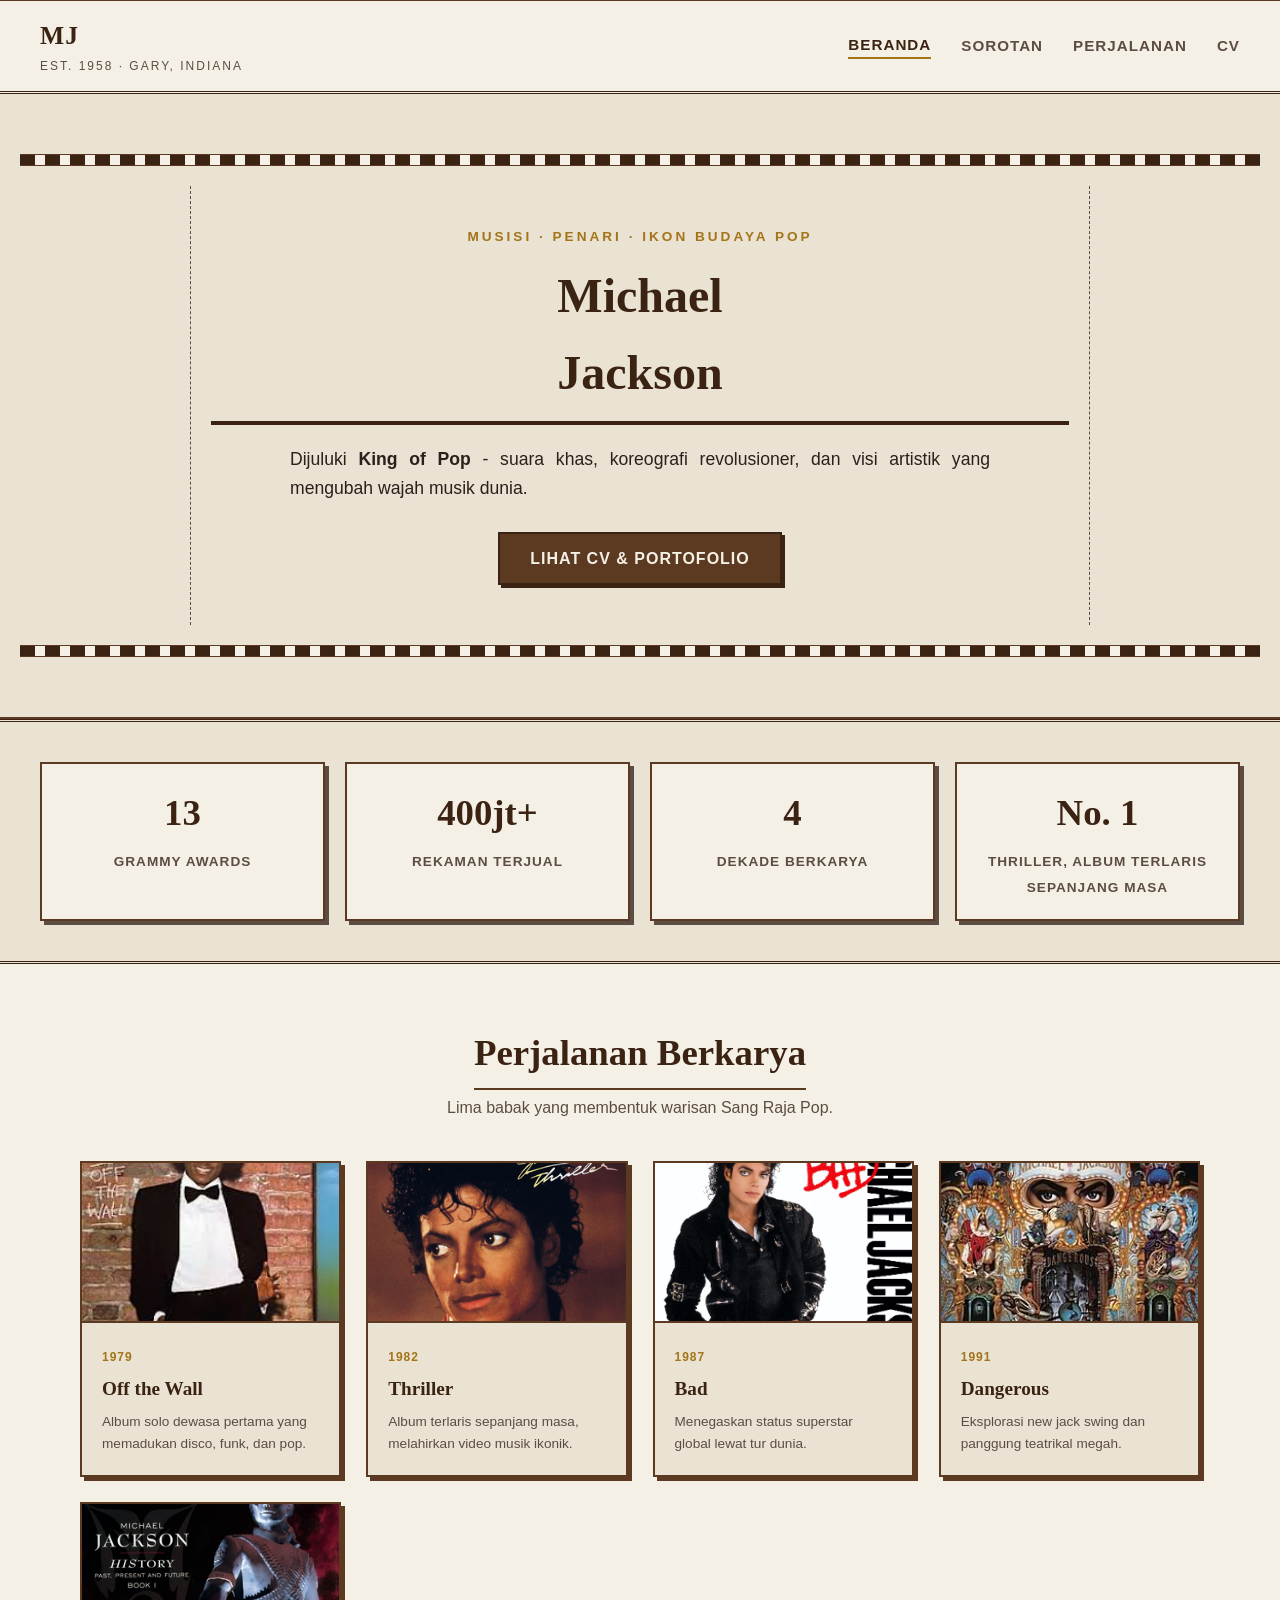
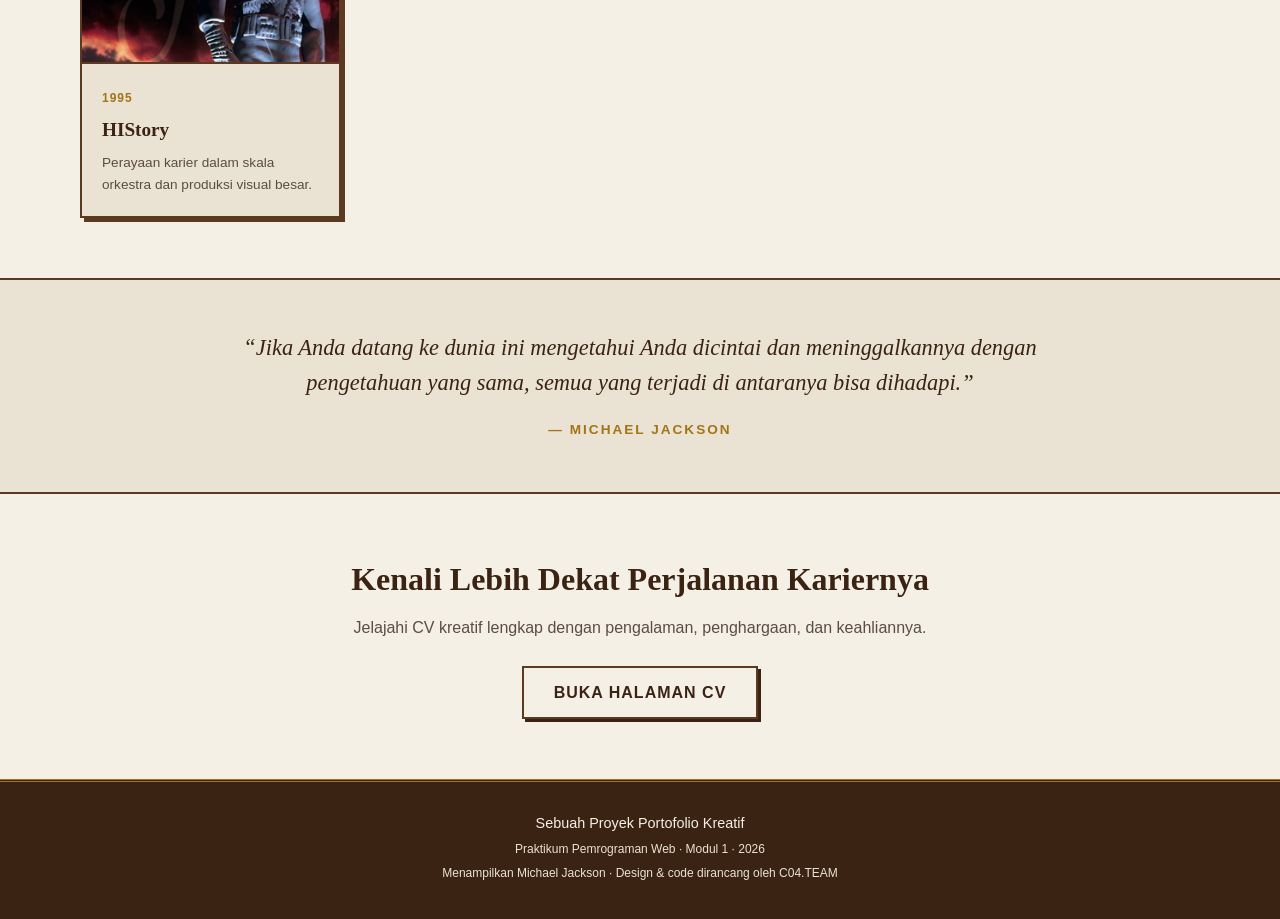
==== commit c3dd8b24: "fix last" ====
--- a/index.html
+++ b/index.html
@@ -8,7 +8,7 @@
     </head>
     <body>
         <header class="navbar">
-            <a href="index.html" class="logo">
+            <a href="home.html" class="logo">
                 MJ
                 <span class="logo-sub">Est. 1958 &middot; Gary, Indiana</span>
             </a>
@@ -17,7 +17,6 @@
                 <a href="#home" class="active">Beranda</a>
                 <a href="#sorotan">Sorotan</a>
                 <a href="#era">Perjalanan</a>
-                <a href="gallery.html">Galeri</a>
                 <a href="cv.html">CV</a>
             </nav>
 
@@ -28,6 +27,14 @@
 
         <section class="hero" id="home">
             <div class="film-strip film-strip--top" aria-hidden="true"></div>
+
+            <div class="mosaic">
+                <div class="tile" data-frame="08"></div>
+                <div class="tile" data-frame="07"></div>
+                <div class="tile" data-frame="06"></div>
+                <div class="tile" data-frame="05"></div>
+                <div class="tile" data-frame="04"></div>
+                <div class="tile" data-frame="03"></div>
 
                 <div class="mosaic-panel">
                     <p class="panel-kicker">Musisi &middot; Penari &middot; Ikon Budaya Pop</p>
--- a/home.css
+++ b/home.css
@@ -1,5 +1,4 @@
- :root{
-
+:root {
     --bg: #f5f0e6;
 
     --bg-alt: #eae2d2;
@@ -13,43 +12,31 @@
     --brown-deep: #3b2313;
 
     --gold: #a37418;
-
-}
-
-
+}
 
 * {
-
     box-sizing: border-box;
 
     margin: 0;
 
     padding: 0;
-
-}
-
-
+}
 
 body {
-
     background-color: var(--bg);
 
     color: var(--text-main);
 
-    font-family: 'Trebuchet MS', sans-serif;
+    font-family: "Trebuchet MS", sans-serif;
 
     line-height: 1.6;
 
     background-image: radial-gradient(var(--bg-alt) 15%, transparent 16%);
 
-    background-size: 4px 4px; 
-
-}
-
-
+    background-size: 4px 4px;
+}
 
 .navbar {
-
     display: flex;
 
     justify-content: space-between;
@@ -60,7 +47,7 @@
 
     background-color: var(--bg);
 
-    border-bottom: 3px double var(--brown-deep); 
+    border-bottom: 3px double var(--brown-deep);
 
     border-top: 1px solid var(--brown);
 
@@ -69,14 +56,10 @@
     top: 0;
 
     z-index: 1000;
-
-}
-
-
+}
 
 .logo {
-
-    font-family: 'Palatino Linotype', serif;
+    font-family: "Palatino Linotype", serif;
 
     font-size: 1.6rem;
 
@@ -91,14 +74,10 @@
     flex-direction: column;
 
     letter-spacing: 1px;
-
-}
-
-
+}
 
 .logo-sub {
-
-    font-family: 'Trebuchet MS', sans-serif;
+    font-family: "Trebuchet MS", sans-serif;
 
     font-size: 0.75rem;
 
@@ -109,25 +88,17 @@
     text-transform: uppercase;
 
     letter-spacing: 2px;
-
-}
-
-
+}
 
 .nav-links {
-
     display: flex;
 
     gap: 30px;
 
     align-items: center;
-
-}
-
-
+}
 
 .nav-links a {
-
     color: var(--text-muted);
 
     text-decoration: none;
@@ -141,25 +112,16 @@
     text-transform: uppercase;
 
     letter-spacing: 1px;
-
-}
-
-
+}
 
 .nav-links a:hover,
-
 .nav-links a.active {
-
     color: var(--brown-deep);
 
     border-bottom: 2px solid var(--gold);
-
-}
-
-
+}
 
 .nav-toggle {
-
     display: none;
 
     background: none;
@@ -171,13 +133,9 @@
     flex-direction: column;
 
     gap: 5px;
-
-}
-
-
+}
 
 .nav-toggle span {
-
     display: block;
 
     width: 25px;
@@ -185,13 +143,9 @@
     height: 3px;
 
     background-color: var(--brown-deep);
-
-}
-
-
+}
 
 .hero {
-
     padding: 40px 20px;
 
     text-align: center;
@@ -199,29 +153,27 @@
     background-color: var(--bg-alt);
 
     border-bottom: 2px solid var(--brown);
-
-}
-
-
+}
 
 .film-strip {
-
     height: 12px;
 
-    background: repeating-linear-gradient(90deg, var(--brown-deep), var(--brown-deep) 15px, var(--bg) 15px, var(--bg) 25px);
+    background: repeating-linear-gradient(
+        90deg,
+        var(--brown-deep),
+        var(--brown-deep) 15px,
+        var(--bg) 15px,
+        var(--bg) 25px
+    );
 
     margin: 20px 0;
 
     border-top: 1px solid var(--brown);
 
     border-bottom: 1px solid var(--brown);
-
-}
-
-
+}
 
 .mosaic {
-
     max-width: 900px;
 
     margin: 0 auto;
@@ -231,13 +183,9 @@
     border-left: 1px dashed var(--text-muted);
 
     border-right: 1px dashed var(--text-muted);
-
-}
-
-
+}
 
 .mosaic-panel .panel-kicker {
-
     font-size: 0.85rem;
 
     color: var(--gold);
@@ -249,14 +197,10 @@
     margin-bottom: 10px;
 
     font-weight: 700;
-
-}
-
-
+}
 
 .mosaic-panel .panel-title {
-
-    font-family: 'Palatino Linotype', serif;
+    font-family: "Palatino Linotype", serif;
 
     font-size: 3rem;
 
@@ -269,13 +213,9 @@
     border-bottom: 4px solid var(--brown-deep);
 
     padding-bottom: 10px;
-
-}
-
-
+}
 
 .mosaic-panel .panel-desc {
-
     font-size: 1.1rem;
 
     color: var(--text-main);
@@ -285,29 +225,24 @@
     margin: 0 auto 30px auto;
 
     text-align: justify;
-
-}
-
-
-
-.tile[data-frame="01"], .tile[data-frame="02"], .tile[data-frame="03"], 
-
-.tile[data-frame="04"], .tile[data-frame="05"], .tile[data-frame="06"], 
-
-.tile[data-frame="07"], .tile[data-frame="08"] {
-
-    background-image: url('images/michael.jpeg');
+}
+
+.tile[data-frame="01"],
+.tile[data-frame="02"],
+.tile[data-frame="03"],
+.tile[data-frame="04"],
+.tile[data-frame="05"],
+.tile[data-frame="06"],
+.tile[data-frame="07"],
+.tile[data-frame="08"] {
+    background-image: url("images/michael.jpeg");
 
     background-size: cover;
 
     background-position: center;
-
-}
-
-
+}
 
 .ticket-btn {
-
     display: inline-block;
 
     background-color: var(--brown);
@@ -329,13 +264,9 @@
     text-transform: uppercase;
 
     letter-spacing: 1px;
-
-}
-
-
+}
 
 .ticket-btn:hover {
-
     background-color: var(--gold);
 
     color: var(--brown-deep);
@@ -343,35 +274,23 @@
     transform: translate(-2px, -2px);
 
     box-shadow: 5px 5px 0px var(--brown-deep);
-
-}
-
-
+}
 
 .ticket-btn--light {
-
     background-color: var(--bg);
 
     color: var(--brown-deep);
 
     border: 2px solid var(--brown);
-
-}
-
-
+}
 
 .ticket-btn--light:hover {
-
     background-color: var(--bg-alt);
 
     color: var(--brown);
-
-}
-
-
+}
 
 .stats {
-
     display: grid;
 
     grid-template-columns: repeat(auto-fit, minmax(200px, 1fr));
@@ -387,32 +306,24 @@
     border-bottom: 3px double var(--brown-deep);
 
     text-align: center;
-
-}
-
-
+}
 
 .ticket {
-
     padding: 20px;
 
     border: 2px solid var(--brown);
 
-    border-radius: 0px; 
+    border-radius: 0px;
 
     background-color: var(--bg);
 
     box-shadow: 4px 4px 0px var(--text-muted);
-
-}
-
-
+}
 
 .ticket-num {
-
     display: block;
 
-    font-family: 'Palatino Linotype', serif;
+    font-family: "Palatino Linotype", serif;
 
     font-size: 2.3rem;
 
@@ -421,13 +332,9 @@
     color: var(--brown-deep);
 
     margin-bottom: 5px;
-
-}
-
-
+}
 
 .ticket-label {
-
     font-size: 0.85rem;
 
     color: var(--text-muted);
@@ -437,76 +344,44 @@
     letter-spacing: 1px;
 
     font-weight: 700;
-
-}
-
-
+}
 
 .eras {
-
     padding: 60px 40px;
 
     max-width: 1200px;
 
     margin: 0 auto;
-
-}
-
-
+}
 
 .era-photo[data-frame="A"] {
-
-    background-image: url('images/wall.jpeg');
-
-}
-
-
+    background-image: url("images/wall.jpeg");
+}
 
 .era-photo[data-frame="B"] {
-
-    background-image: url('images/thriller.jpg');
-
-}
-
-
+    background-image: url("images/thriller.jpg");
+}
 
 .era-photo[data-frame="C"] {
-
-    background-image: url('images/bad.png');
-
-}
-
-
+    background-image: url("images/bad.png");
+}
 
 .era-photo[data-frame="D"] {
-
-    background-image: url('images/danger.jpeg');
-
-}
-
-
+    background-image: url("images/danger.jpeg");
+}
 
 .era-photo[data-frame="E"] {
-
-    background-image: url('images/history.jpg');
-
-}
-
-
+    background-image: url("images/history.jpg");
+}
 
 .section-head {
-
     text-align: center;
 
     margin-bottom: 40px;
-
-}
-
-
+}
 
 .section-head h2 {
-
-    font-family: 'Palatino Linotype', serif;
+    font-family: "Palatino Linotype", serif;
 
     font-size: 2.3rem;
 
@@ -517,35 +392,23 @@
     display: inline-block;
 
     padding-bottom: 5px;
-
-}
-
-
+}
 
 .section-head p {
-
     color: var(--text-muted);
 
     margin-top: 5px;
-
-}
-
-
+}
 
 .era-grid {
-
     display: grid;
 
     grid-template-columns: repeat(auto-fit, minmax(220px, 1fr));
 
     gap: 25px;
-
-}
-
-
+}
 
 .era-card {
-
     background-color: var(--bg-alt);
 
     border: 2px solid var(--brown);
@@ -557,23 +420,15 @@
     transition: transform 0.2s;
 
     box-shadow: 4px 4px 0px var(--brown);
-
-}
-
-
+}
 
 .era-card:hover {
-
     transform: translateY(-3px);
 
     box-shadow: 6px 6px 0px var(--brown-deep);
-
-}
-
-
+}
 
 .era-photo {
-
     height: 160px;
 
     background-color: var(--bg);
@@ -583,21 +438,13 @@
     background-position: center;
 
     border-bottom: 2px solid var(--brown);
-
-}
-
-
+}
 
 .era-body {
-
     padding: 20px;
-
-}
-
-
+}
 
 .era-year {
-
     font-size: 0.75rem;
 
     color: var(--gold);
@@ -607,37 +454,25 @@
     text-transform: uppercase;
 
     letter-spacing: 1px;
-
-}
-
-
+}
 
 .era-body h3 {
-
-    font-family: 'Palatino Linotype', serif;
+    font-family: "Palatino Linotype", serif;
 
     font-size: 1.2rem;
 
     margin: 6px 0;
 
     color: var(--brown-deep);
-
-}
-
-
+}
 
 .era-body p {
-
     font-size: 0.85rem;
 
     color: var(--text-muted);
-
-}
-
-
+}
 
 .quote {
-
     padding: 50px 20px;
 
     background-color: var(--bg-alt);
@@ -647,14 +482,10 @@
     border-top: 2px solid var(--brown);
 
     border-bottom: 2px solid var(--brown);
-
-}
-
-
+}
 
 .marquee blockquote {
-
-    font-family: 'Palatino Linotype', serif;
+    font-family: "Palatino Linotype", serif;
 
     font-size: 1.4rem;
 
@@ -665,13 +496,9 @@
     margin: 0 auto 15px auto;
 
     color: var(--brown-deep);
-
-}
-
-
+}
 
 .marquee cite {
-
     font-size: 0.85rem;
 
     color: var(--gold);
@@ -683,47 +510,31 @@
     letter-spacing: 2px;
 
     font-weight: 700;
-
-}
-
-
+}
 
 .cta-banner {
-
     padding: 60px 20px;
 
     text-align: center;
-
-}
-
-
+}
 
 .cta-banner h2 {
-
-    font-family: 'Palatino Linotype', serif;
+    font-family: "Palatino Linotype", serif;
 
     font-size: 2rem;
 
     color: var(--brown-deep);
 
     margin-bottom: 10px;
-
-}
-
-
+}
 
 .cta-banner p {
-
     color: var(--text-muted);
 
     margin-bottom: 25px;
-
-}
-
-
+}
 
 .footer {
-
     padding: 30px;
 
     text-align: center;
@@ -733,35 +544,23 @@
     border-top: 3px double var(--gold);
 
     color: var(--bg);
-
-}
-
-
+}
 
 .credit-line {
-
     font-size: 0.9rem;
 
     color: var(--bg);
 
     margin-bottom: 5px;
-
-}
-
-
+}
 
 .credit-line--muted {
-
     font-size: 0.75rem;
 
     color: var(--bg-alt);
-
-}
-
-
+}
 
 table {
-
     width: 100%;
 
     border-collapse: collapse;
@@ -771,15 +570,10 @@
     margin: 20px 0;
 
     background-color: var(--bg-alt);
-
-}
-
-
+}
 
 th,
-
 td {
-
     border: 1px solid var(--brown);
 
     padding: 12px;
@@ -787,25 +581,17 @@
     text-align: left;
 
     color: var(--text-main);
-
-}
-
-
+}
 
 th {
-
     background-color: var(--brown);
 
     color: var(--bg);
 
-    font-family: 'Palatino Linotype', serif;
-
-}
-
-
+    font-family: "Palatino Linotype", serif;
+}
 
 form {
-
     border: 2px solid var(--brown);
 
     padding: 30px;
@@ -819,13 +605,9 @@
     margin: 20px auto;
 
     box-shadow: 5px 5px 0px var(--brown);
-
-}
-
-
+}
 
 ol {
-
     border: 2px solid var(--brown);
 
     padding: 20px 20px 20px 40px;
@@ -837,15 +619,10 @@
     color: var(--text-main);
 
     margin: 20px 0;
-
-}
-
-
+}
 
 @media (max-width: 768px) {
-
     .nav-links {
-
         display: none;
 
         flex-direction: column;
@@ -863,32 +640,17 @@
         padding: 20px;
 
         border-bottom: 2px solid var(--brown);
-
     }
 
-
-
     .nav-links.open {
-
         display: flex;
-
     }
 
-
-
     .nav-toggle {
-
         display: flex;
-
     }
 
-
-
     .mosaic-panel .panel-title {
-
         font-size: 2.2rem;
-
     }
-
-} 
-
+}
